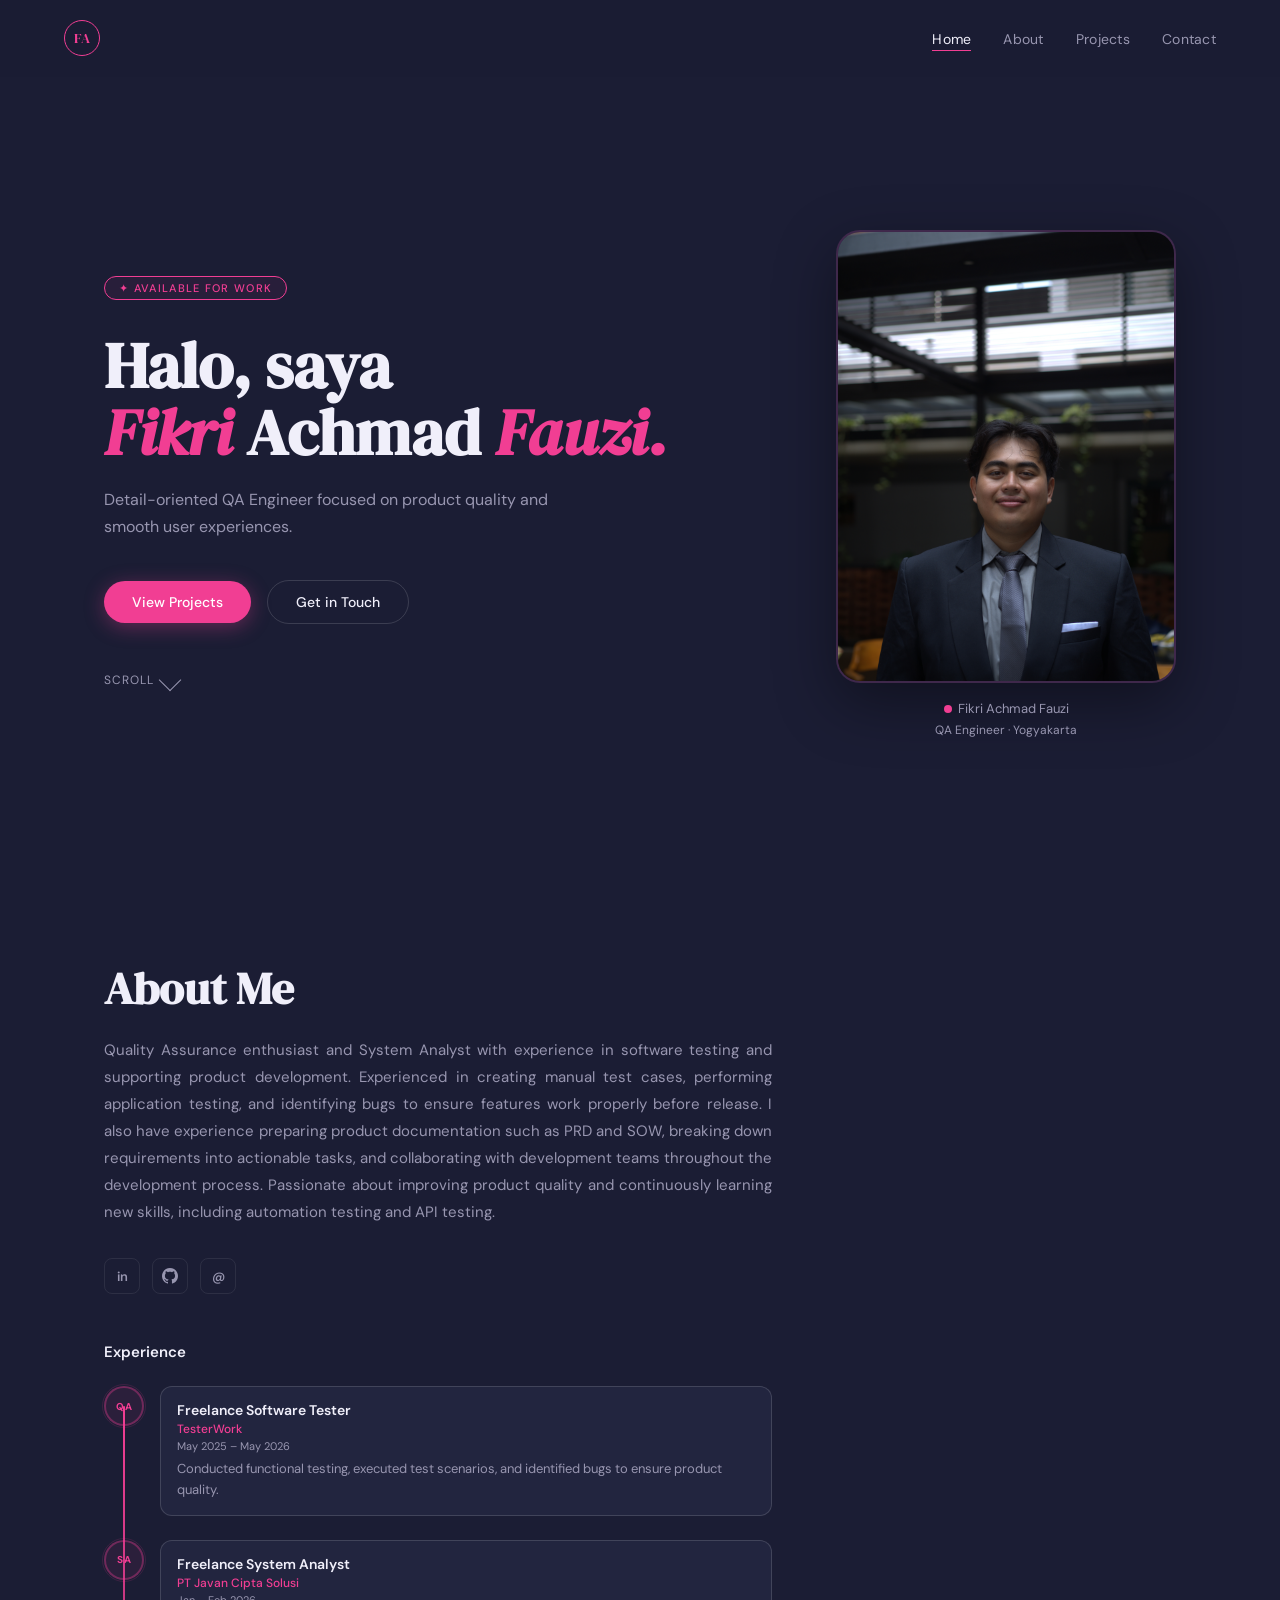
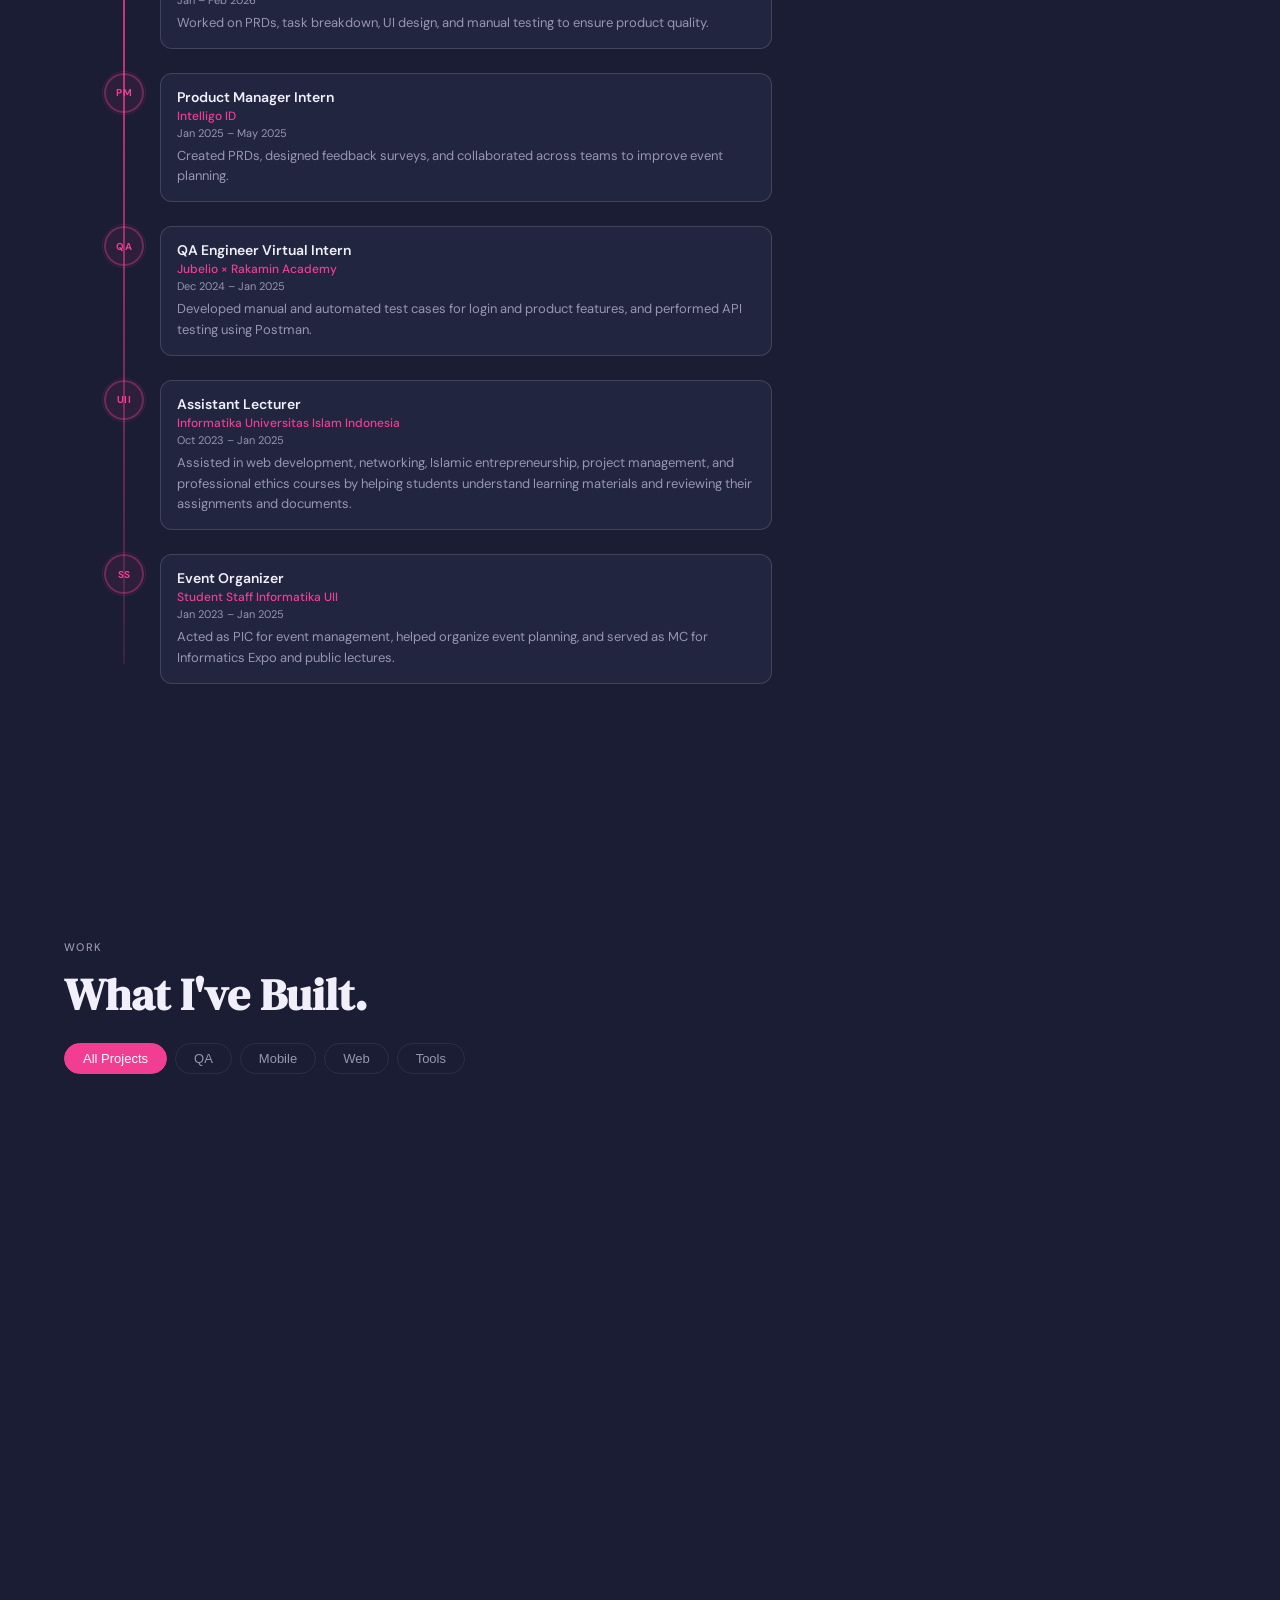
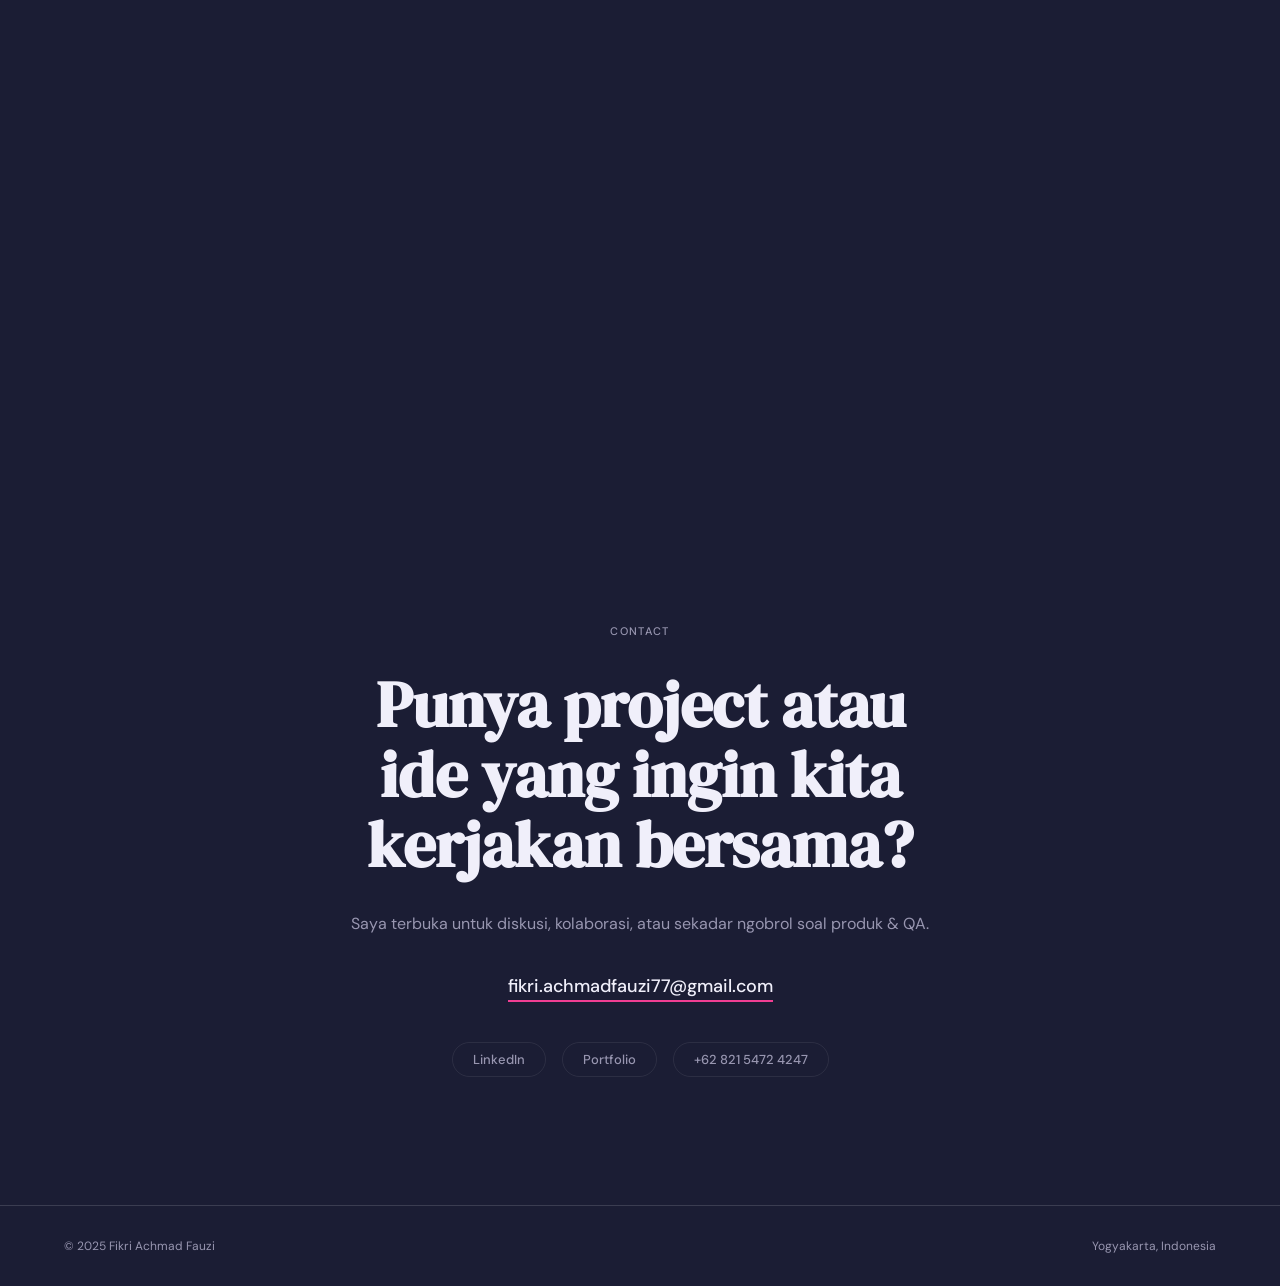
==== index.html @ 5f675e02 "fix structure Project" ====
<!DOCTYPE html>
<html lang="id">
<head>
<meta charset="UTF-8"/>
<meta name="viewport" content="width=device-width, initial-scale=1.0"/>
<title>Fikri Achmad Fauzi — Portfolio</title>
<link rel="preconnect" href="https://fonts.googleapis.com"/>
<link rel="preconnect" href="https://fonts.gstatic.com" crossorigin/>
<link href="https://fonts.googleapis.com/css2?family=DM+Serif+Display:ital@0;1&family=DM+Sans:wght@300;400;500;600&display=swap" rel="stylesheet"/>
<link rel="stylesheet" href="css/style.css"/>
</head>
<body>

<!-- NAV -->
<nav id="navbar">
  <a href="#home" class="nav-logo">FA</a>
  <ul class="nav-links">
    <li><a href="#home" class="active">Home</a></li>
    <li><a href="#about">About</a></li>
    <li><a href="#projects">Projects</a></li>
    <li><a href="#contact">Contact</a></li>
  </ul>
</nav>

<!-- MAIN WRAPPER -->
<div id="main-wrapper">
  <div id="main-content">

    <!-- 1. HOME -->
    <section id="home">
      <div class="reveal">
        <span class="home-tag">✦ Available for work</span>
        <h1 class="home-title">Halo, saya<br><em>Fikri</em> Achmad <em>Fauzi.</em></h1>
        <p class="home-sub">Detail-oriented QA Engineer focused on product quality and smooth user experiences.</p>
        <div>
          <a href="#projects" class="btn-primary">View Projects</a>
          <a href="#contact" class="btn-outline">Get in Touch</a>
        </div>
        <div class="home-scroll-hint" id="scrollHint">
          <span>scroll</span>
          <div class="scroll-arrow"></div>
        </div>
      </div>
    </section>

    <!-- 2. ABOUT -->
    <section id="about">
      <div class="about-left">
        <h2 class="section-title reveal">About Me</h2>
        <p class="about-bio reveal">Quality Assurance enthusiast and System Analyst with experience in software testing and supporting product development. Experienced in creating manual test cases, performing application testing, and identifying bugs to ensure features work properly before release. I also have experience preparing product documentation such as PRD and SOW, breaking down requirements into actionable tasks, and collaborating with development teams throughout the development process. Passionate about improving product quality and continuously learning new skills, including automation testing and API testing.</p>

        <div class="about-meta reveal">
          <div class="meta-row"></div>
        </div>

        <div class="social-links reveal">
          <a href="https://www.linkedin.com/in/fikri-achmad-fauzi" target="_blank" class="social-btn" title="LinkedIn">in</a>
          <a href="https://github.com/Fikriaz" target="_blank" class="social-btn" title="GitHub">
            <svg xmlns="http://www.w3.org/2000/svg" width="16" height="16" viewBox="0 0 24 24" fill="currentColor">
              <path d="M12 0C5.37 0 0 5.37 0 12c0 5.3 3.438 9.8 8.205 11.385.6.113.82-.258.82-.577 0-.285-.01-1.04-.015-2.04-3.338.724-4.042-1.61-4.042-1.61-.546-1.385-1.335-1.755-1.335-1.755-1.087-.744.084-.729.084-.729 1.205.084 1.838 1.236 1.838 1.236 1.07 1.835 2.809 1.305 3.495.998.108-.776.417-1.305.76-1.605-2.665-.3-5.466-1.332-5.466-5.93 0-1.31.465-2.38 1.235-3.22-.135-.303-.54-1.523.105-3.176 0 0 1.005-.322 3.3 1.23.96-.267 1.98-.399 3-.405 1.02.006 2.04.138 3 .405 2.28-1.552 3.285-1.23 3.285-1.23.645 1.653.24 2.873.12 3.176.765.84 1.23 1.91 1.23 3.22 0 4.61-2.805 5.625-5.475 5.92.42.36.81 1.096.81 2.22 0 1.606-.015 2.896-.015 3.286 0 .315.21.69.825.57C20.565 21.795 24 17.295 24 12c0-6.63-5.37-12-12-12"/>
            </svg>
          </a>
          <a href="mailto:fikri.achmadfauzi77@gmail.com" class="social-btn" title="Email">@</a>
        </div>

        <!-- EXPERIENCE TIMELINE -->
        <div class="exp-section">
          <p class="exp-title reveal">Experience</p>
          <div class="exp-timeline">

            <div class="exp-item reveal">
              <div class="exp-left">
                <div class="exp-dot-ring"><span class="exp-abbr">QA</span></div>
              </div>
              <div class="exp-card-body">
                <div class="exp-role">Freelance Software Tester</div>
                <div class="exp-company">TesterWork</div>
                <div class="exp-period">May 2025 – May 2026</div>
                <div class="exp-desc">Conducted functional testing, executed test scenarios, and identified bugs to ensure product quality.</div>
              </div>
            </div>

            <div class="exp-item reveal">
              <div class="exp-left">
                <div class="exp-dot-ring"><span class="exp-abbr">SA</span></div>
              </div>
              <div class="exp-card-body">
                <div class="exp-role">Freelance System Analyst</div>
                <div class="exp-company">PT Javan Cipta Solusi</div>
                <div class="exp-period">Jan – Feb 2026</div>
                <div class="exp-desc">Worked on PRDs, task breakdown, UI design, and manual testing to ensure product quality.</div>
              </div>
            </div>

            <div class="exp-item reveal">
              <div class="exp-left">
                <div class="exp-dot-ring"><span class="exp-abbr">PM</span></div>
              </div>
              <div class="exp-card-body">
                <div class="exp-role">Product Manager Intern</div>
                <div class="exp-company">Intelligo ID</div>
                <div class="exp-period">Jan 2025 – May 2025</div>
                <div class="exp-desc">Created PRDs, designed feedback surveys, and collaborated across teams to improve event planning.</div>
              </div>
            </div>

            <div class="exp-item reveal">
              <div class="exp-left">
                <div class="exp-dot-ring"><span class="exp-abbr">QA</span></div>
              </div>
              <div class="exp-card-body">
                <div class="exp-role">QA Engineer Virtual Intern</div>
                <div class="exp-company">Jubelio × Rakamin Academy</div>
                <div class="exp-period">Dec 2024 – Jan 2025</div>
                <div class="exp-desc">Developed manual and automated test cases for login and product features, and performed API testing using Postman.</div>
              </div>
            </div>

            <div class="exp-item reveal">
              <div class="exp-left">
                <div class="exp-dot-ring"><span class="exp-abbr">UII</span></div>
              </div>
              <div class="exp-card-body">
                <div class="exp-role">Assistant Lecturer</div>
                <div class="exp-company">Informatika Universitas Islam Indonesia</div>
                <div class="exp-period">Oct 2023 – Jan 2025</div>
                <div class="exp-desc">Assisted in web development, networking, Islamic entrepreneurship, project management, and professional ethics courses by helping students understand learning materials and reviewing their assignments and documents.</div>
              </div>
            </div>

            <div class="exp-item reveal">
              <div class="exp-left">
                <div class="exp-dot-ring"><span class="exp-abbr">SS</span></div>
              </div>
              <div class="exp-card-body">
                <div class="exp-role">Event Organizer</div>
                <div class="exp-company">Student Staff Informatika UII</div>
                <div class="exp-period">Jan 2023 – Jan 2025</div>
                <div class="exp-desc">Acted as PIC for event management, helped organize event planning, and served as MC for Informatics Expo and public lectures.</div>
              </div>
            </div>

          </div>
        </div>
      </div>
    </section>

  </div><!-- /main-content -->

  <!-- STICKY PHOTO COLUMN -->
  <div id="sticky-photo">
  
    <div class="sticky-frame" id="stickyFrame">
      <img src="images/image_profil.jpg" alt="Fikri"
           style="width:100%;height:100%;object-fit:cover;object-position:center top;">
    </div>
    <p class="sticky-caption" id="stickyCaption">
      <span class="sticky-dot"></span>Fikri Achmad Fauzi<br>
      <span style="color:var(--muted);font-size:12px">QA Engineer · Yogyakarta</span>
    </p>
  </div>

</div><!-- /main-wrapper -->

<!-- 3. PROJECTS -->
<section id="projects">
  <div class="projects-header">
    <p class="section-label reveal">Work</p>
    <h2 class="section-title reveal">What I've Built.</h2>
    <div class="filter-bar reveal">
      <button class="filter-btn active" data-filter="all">All Projects</button>
      <button class="filter-btn" data-filter="qa">QA</button>
      <button class="filter-btn" data-filter="mobile">Mobile</button>
      <button class="filter-btn" data-filter="web">Web</button>
      <button class="filter-btn" data-filter="tools">Tools</button>
    </div>
  </div>

  <div class="projects-grid" id="projects-grid"> 

    <div class="project-card reveal" data-cat="tools web qa" data-project="bpmn">
      <div class="project-thumb">🔧 Preview</div>
      <!-- 📸 Kalau pakai Cara 2: hapus "🔧 Preview", ganti dengan <img src="..."> -->
      <div class="project-info">
        <div class="project-tags">
          <span class="tag">Tools</span>
          <span class="tag">Web</span>
          <span class="tag">QA</span>
        </div>
        <div class="project-name">BPMN Generate Test Scenario</div>
        <div class="project-desc">A tool designed to help testers automatically generate test scenarios from BPMN diagram paths.</div>
        <button class="project-link" onclick="openDetail('bpmn')">View Details<span class="project-link-arrow">→</span></button>
      </div>
    </div>

    <div class="project-card reveal" data-cat="mobile" data-project="maliva" style="transition-delay:0.05s">
      <div class="project-thumb">📱 Preview</div>
      <!-- 📸 Kalau pakai Cara 2: hapus "📱 Preview", ganti dengan <img src="..."> -->
      <div class="project-info">
        <div class="project-tags"><span class="tag">Mobile</span><span class="tag">Android</span></div>
        <div class="project-name">MALIVA</div>
        <div class="project-desc">Aplikasi Android yang mengintegrasikan REST API dan model machine learning untuk pengalaman user yang seamless.</div>
        <button class="project-link" onclick="openDetail('maliva')">Lihat Detail<span class="project-link-arrow">→</span></button>
      </div>
    </div>

    <div class="project-card reveal" data-cat="qa" data-project="cypress" style="transition-delay:0.1s">
      <div class="project-thumb">🧪 Preview</div>
      <!-- 📸 Kalau pakai Cara 2: hapus "🧪 Preview", ganti dengan <img src="..."> -->
      <div class="project-info">
        <div class="project-tags"><span class="tag">QA</span><span class="tag">Cypress</span></div>
        <div class="project-name">Basic CRUD Cypress</div>
        <div class="project-desc">Automated end-to-end testing suite menggunakan Cypress untuk operasi CRUD pada web application.</div>
        <button class="project-link" onclick="openDetail('cypress')">Lihat Detail<span class="project-link-arrow">→</span></button>
      </div>
    </div>

    <div class="project-card reveal" data-cat="qa" data-project="jubelio">
      <div class="project-thumb">🛒 Preview</div>
      <!-- 📸 Kalau pakai Cara 2: hapus "🛒 Preview", ganti dengan <img src="..."> -->
      <div class="project-info">
        <div class="project-tags"><span class="tag">QA</span><span class="tag">Postman</span></div>
        <div class="project-name">Jubelio QA Testing</div>
        <div class="project-desc">Manual test cases dan API testing untuk platform e-commerce Jubelio; mencakup login flow dan product management.</div>
        <button class="project-link" onclick="openDetail('jubelio')">Lihat Detail<span class="project-link-arrow">→</span></button>
      </div>
    </div>

    <div class="project-card reveal" data-cat="web" data-project="bangkit" style="transition-delay:0.05s">
      <div class="project-thumb">🌐 Preview</div>
      <!-- 📸 Kalau pakai Cara 2: hapus "🌐 Preview", ganti dengan <img src="..."> -->
      <div class="project-info">
        <div class="project-tags"><span class="tag">Web</span><span class="tag">ML</span></div>
        <div class="project-name">Bangkit Capstone Project</div>
        <div class="project-desc">Pengembangan UI dan integrasi API & machine learning model dalam platform Bangkit Academy 2024.</div>
        <button class="project-link" onclick="openDetail('bangkit')">Lihat Detail<span class="project-link-arrow">→</span></button>
      </div>
    </div>

    <div class="project-card reveal" data-cat="tools" data-project="prd" style="transition-delay:0.1s">
      <div class="project-thumb">📋 Preview</div>
      <!-- 📸 Kalau pakai Cara 2: hapus "📋 Preview", ganti dengan <img src="..."> -->
      <div class="project-info">
        <div class="project-tags"><span class="tag">PM</span><span class="tag">Docs</span></div>
        <div class="project-name">PRD & System Analysis</div>
        <div class="project-desc">Penyusunan Product Requirement Documents lengkap beserta breakdown task dan desain alur sistem untuk klien.</div>
        <button class="project-link" onclick="openDetail('prd')">Lihat Detail<span class="project-link-arrow">→</span></button>
      </div>
    </div>

  </div>
</section>

<!-- PROJECT DETAIL OVERLAY -->
<div id="detail-overlay">
  <div class="detail-panel">
    <button class="detail-back" onclick="closeDetail()">← Kembali ke Projects</button>
    <div class="detail-grid">
      <div class="detail-images">
        <!--
          📸 Gambar besar & thumbnail di panel detail diatur otomatis
          lewat fungsi openDetail() di script.js.
          Kamu cukup isi field `images` di data project di script.js.
        -->
        <div class="detail-img" id="detail-main-img">Preview Utama</div>
        <div class="detail-thumbs">
          <div class="detail-thumb">Screen 1</div>
          <div class="detail-thumb">Screen 2</div>
          <div class="detail-thumb">Screen 3</div>
        </div>
      </div>
      <div class="detail-right">
        <h2 class="detail-title" id="detail-title">Project Title</h2>

        <div class="detail-block">
          <div class="detail-block-header">
            <span class="detail-icon">❗</span>
            <span class="detail-block-title">Masalah</span>
          </div>
          <p class="detail-block-text" id="detail-problem">—</p>
        </div>

        <div class="detail-block">
          <div class="detail-block-header">
            <span class="detail-icon">💡</span>
            <span class="detail-block-title">Solusi</span>
          </div>
          <p class="detail-block-text" id="detail-solution">—</p>
        </div>

        <div class="detail-block">
          <div class="detail-block-header">
            <span class="detail-icon">👤</span>
            <span class="detail-block-title">Apa yang Saya Lakukan</span>
          </div>
          <p class="detail-block-text" id="detail-role">—</p>
        </div>

        <div class="detail-block">
          <div class="detail-block-header">
            <span class="detail-icon">📈</span>
            <span class="detail-block-title">Impact</span>
          </div>
          <p class="detail-block-text" id="detail-impact">—</p>
        </div>

        <div class="detail-stack">
          <div class="stack-label">Tech Stack</div>
          <div class="stack-tags" id="detail-stack"></div>
        </div>
      </div>
    </div>
  </div>
</div>

<!-- 4. CONTACT -->
<section id="contact">
  <p class="section-label reveal">Contact</p>
  <h2 class="contact-big reveal">Punya project atau ide yang ingin kita kerjakan bersama?</h2>
  <p class="contact-sub reveal">Saya terbuka untuk diskusi, kolaborasi, atau sekadar ngobrol soal produk & QA.</p>
  <a href="mailto:fikri.achmadfauzi77@gmail.com" class="contact-email reveal">fikri.achmadfauzi77@gmail.com</a>
  <div class="contact-socials reveal">
    <a href="https://www.linkedin.com/in/fikri-achmad-fauzi" target="_blank" class="contact-social">LinkedIn</a>
    <a href="https://s.id/Project-Portfolio" target="_blank" class="contact-social">Portfolio</a>
    <a href="tel:+6282154724247" class="contact-social">+62 821 5472 4247</a>
  </div>
</section>

<footer>
  <span>© 2025 Fikri Achmad Fauzi</span>
  <span>Yogyakarta, Indonesia</span>
</footer>

<!-- Script diletakkan di akhir body agar DOM sudah siap -->
<script src="js/script.js"></script>
</body>
</html>
---- css/style.css ----
/* ============================================================
   style.css — Fikri Achmad Fauzi Portfolio
   ============================================================ */

*,
*::before,
*::after {
  box-sizing: border-box;
  margin: 0;
  padding: 0;
}
:root {
  --bg: #1b1d34;
  --bg2: #22253f;
  --bg3: #2a2e4a;
  --primary: #1b1d34;
  --pink: #f13e93;
  --text: #f0effa;
  --muted: #9896b0;
  --accent: #f13e93;
  --border: rgba(255, 255, 255, 0.08);
  --border2: rgba(255, 255, 255, 0.14);
  --tag-bg: rgba(255, 255, 255, 0.06);
  --tag-text: #c4c2de;
  --serif: "DM Serif Display", serif;
  --sans: "DM Sans", sans-serif;
}
html {
  scroll-behavior: smooth;
  font-size: 16px;
}
body {
  font-family: var(--sans);
  background: var(--bg);
  color: var(--text);
  overflow-x: hidden;
}

/* ── NAV ── */
nav {
  position: fixed;
  top: 0;
  left: 0;
  right: 0;
  z-index: 100;
  display: flex;
  align-items: center;
  justify-content: space-between;
  padding: 1.25rem 4rem;
  background: rgba(27, 29, 52, 0.92);
  backdrop-filter: blur(12px);
  border-bottom: 1px solid transparent;
  transition: border-color 0.3s;
}
nav.scrolled {
  border-color: var(--border);
}
.nav-logo {
  width: 36px;
  height: 36px;
  border-radius: 50%;
  border: 1.5px solid var(--pink);
  display: flex;
  align-items: center;
  justify-content: center;
  font-family: var(--serif);
  font-size: 14px;
  color: var(--pink);
  text-decoration: none;
}
.nav-links {
  display: flex;
  gap: 2rem;
  list-style: none;
}
.nav-links a {
  font-size: 14px;
  font-weight: 400;
  color: var(--muted);
  text-decoration: none;
  letter-spacing: 0.02em;
  transition: color 0.2s;
  position: relative;
}
.nav-links a::after {
  content: "";
  position: absolute;
  bottom: -3px;
  left: 0;
  right: 0;
  height: 1px;
  background: var(--pink);
  transform: scaleX(0);
  transform-origin: left;
  transition: transform 0.2s;
}
.nav-links a:hover,
.nav-links a.active {
  color: var(--text);
}
.nav-links a:hover::after,
.nav-links a.active::after {
  transform: scaleX(1);
}

/* ── SECTIONS ── */
section {
  min-height: 100vh;
  display: flex;
  flex-direction: column;
  justify-content: center;
}

/* ── MAIN LAYOUT WRAPPER ── */
#main-wrapper {
  display: grid;
  grid-template-columns: 1fr 340px;
  gap: 4rem;
  align-items: start;
  padding: 0 4rem;
  max-width: 1200px;
  margin: 0 auto;
  width: 100%;
}
#main-content {
  display: flex;
  flex-direction: column;
}

/* ── STICKY PHOTO ── */
#sticky-photo {
  position: sticky;
  top: 90px;
  height: calc(100vh - 110px);
  display: flex;
  flex-direction: column;
  align-items: center;
  justify-content: center;
  gap: 16px;
}
.sticky-frame {
  width: 100%;
  aspect-ratio: 3/4;
  background: var(--bg2);
  border: 2px solid var(--border2);
  border-radius: 24px;
  display: flex;
  align-items: center;
  justify-content: center;
  font-family: var(--serif);
  font-size: 60px;
  color: rgba(255, 255, 255, 0.12);
  overflow: hidden;
  box-shadow: 0 20px 60px rgba(0, 0, 0, 0.4);
  transition:
    border-color 0.4s,
    border-radius 0s;
  will-change: border-radius, width, aspect-ratio;
}
.sticky-caption {
  font-size: 13px;
  color: var(--muted);
  text-align: center;
  line-height: 1.6;
  transition: opacity 0.4s;
}
.sticky-dot {
  width: 8px;
  height: 8px;
  border-radius: 50%;
  background: var(--pink);
  display: inline-block;
  margin-right: 6px;
  animation: pulse 2s infinite;
}
@keyframes pulse {
  0%,
  100% {
    opacity: 1;
    transform: scale(1);
  }
  50% {
    opacity: 0.5;
    transform: scale(0.7);
  }
}

/* ── HOME ── */
#home {
  padding: 8rem 0 4rem;
  min-height: 100vh;
  display: flex;
  flex-direction: column;
  justify-content: center;
}
.home-tag {
  display: inline-block;
  font-size: 11px;
  letter-spacing: 0.12em;
  font-weight: 500;
  color: var(--pink);
  text-transform: uppercase;
  border: 1px solid var(--pink);
  border-radius: 100px;
  padding: 4px 14px;
  margin-bottom: 2rem;
  background: rgba(241, 62, 147, 0.06);
}
.home-title {
  font-family: var(--serif);
  font-size: clamp(3rem, 5vw, 4.5rem);
  line-height: 1.05;
  color: var(--text);
  margin-bottom: 1.25rem;
}
.home-title em {
  font-style: italic;
  color: var(--pink);
}
.home-sub {
  font-size: 16px;
  line-height: 1.7;
  color: var(--muted);
  max-width: 480px;
  margin-bottom: 2.5rem;
}
.btn-primary {
  display: inline-block;
  background: var(--pink);
  color: #fff;
  font-family: var(--sans);
  font-size: 14px;
  font-weight: 500;
  padding: 12px 28px;
  border-radius: 100px;
  text-decoration: none;
  border: none;
  cursor: pointer;
  transition:
    background 0.2s,
    transform 0.15s,
    box-shadow 0.2s;
  box-shadow: 0 4px 20px rgba(241, 62, 147, 0.35);
}
.btn-primary:hover {
  background: #ff5aa3;
  transform: translateY(-1px);
  box-shadow: 0 6px 28px rgba(241, 62, 147, 0.5);
}
.btn-outline {
  display: inline-block;
  background: transparent;
  color: var(--text);
  font-family: var(--sans);
  font-size: 14px;
  font-weight: 500;
  padding: 12px 28px;
  border-radius: 100px;
  border: 1.5px solid var(--border2);
  text-decoration: none;
  cursor: pointer;
  margin-left: 12px;
  transition:
    border-color 0.2s,
    color 0.2s,
    transform 0.15s;
}
.btn-outline:hover {
  border-color: var(--pink);
  color: var(--pink);
  transform: translateY(-1px);
}

/* scroll hint */
.home-scroll-hint {
  display: flex;
  align-items: center;
  gap: 8px;
  margin-top: 3rem;
  color: var(--muted);
  font-size: 12px;
  letter-spacing: 0.08em;
  text-transform: uppercase;
  animation: bounce 2s infinite;
  transition:
    opacity 0.5s,
    transform 0.5s;
}
.home-scroll-hint.hidden {
  opacity: 0;
  transform: translateY(10px);
  pointer-events: none;
}
.scroll-arrow {
  width: 16px;
  height: 16px;
  border-right: 1.5px solid var(--muted);
  border-bottom: 1.5px solid var(--muted);
  transform: rotate(45deg);
}
@keyframes bounce {
  0%,
  100% {
    transform: translateY(0);
  }
  50% {
    transform: translateY(5px);
  }
}

/* ── ABOUT ── */
#about {
  padding: 4rem 0 8rem;
  min-height: 100vh;
  display: flex;
  flex-direction: column;
  justify-content: center;
}
.section-label {
  font-size: 11px;
  letter-spacing: 0.12em;
  font-weight: 500;
  color: var(--muted);
  text-transform: uppercase;
  margin-bottom: 1rem;
}
.section-title {
  font-family: var(--serif);
  font-size: clamp(2rem, 3.5vw, 2.8rem);
  line-height: 1.1;
  margin-bottom: 1.5rem;
}
.about-bio {
  font-size: 15px;
  line-height: 1.8;
  color: var(--muted);
  margin-bottom: 2rem;
  text-align: justify;
  hyphens: auto;
}
.meta-row {
  display: flex;
  align-items: center;
  gap: 12px;
  font-size: 14px;
}
.meta-icon {
  font-size: 16px;
  width: 20px;
  text-align: center;
  color: var(--muted);
}
.meta-label {
  color: var(--muted);
  min-width: 100px;
}
.meta-val {
  color: var(--text);
  font-weight: 500;
}
.social-links {
  display: flex;
  gap: 12px;
  margin-bottom: 2.5rem;
}
.social-btn {
  width: 36px;
  height: 36px;
  border-radius: 8px;
  border: 1.5px solid var(--border);
  display: flex;
  align-items: center;
  justify-content: center;
  color: var(--muted);
  font-size: 13px;
  font-weight: 600;
  text-decoration: none;
  transition: all 0.2s;
}
.social-btn:hover {
  border-color: var(--pink);
  color: var(--pink);
}

/* ── EXPERIENCE TIMELINE ── */
.exp-section {
  margin-top: 3rem;
}
.exp-title {
  font-size: 15px;
  font-weight: 600;
  margin-bottom: 1.5rem;
  color: var(--text);
}
.exp-timeline {
  display: flex;
  flex-direction: column;
  position: relative;
  padding-left: 0;
}
.exp-timeline::before {
  content: "";
  position: absolute;
  left: 19px;
  top: 20px;
  bottom: 20px;
  width: 2px;
  background: linear-gradient(
    to bottom,
    var(--pink) 0%,
    rgba(241, 62, 147, 0.15) 100%
  );
  border-radius: 2px;
}
.exp-item {
  display: flex;
  gap: 16px;
  align-items: flex-start;
  position: relative;
  padding-bottom: 24px;
}
.exp-item:last-child {
  padding-bottom: 0;
}
.exp-left {
  display: flex;
  flex-direction: column;
  align-items: center;
  flex-shrink: 0;
  z-index: 1;
}
.exp-dot-ring {
  width: 40px;
  height: 40px;
  border-radius: 50%;
  background: rgba(241, 62, 147, 0.08);
  border: 2px solid rgba(241, 62, 147, 0.35);
  display: flex;
  align-items: center;
  justify-content: center;
  position: relative;
}
.exp-dot-ring::before {
  content: "";
  position: absolute;
  inset: -4px;
  border-radius: 50%;
  border: 1.5px solid rgba(241, 62, 147, 0.15);
}
.exp-abbr {
  font-size: 10px;
  font-weight: 700;
  color: var(--pink);
  letter-spacing: 0.05em;
}
.exp-card-body {
  background: var(--bg2);
  border: 1px solid var(--border2);
  border-radius: 12px;
  padding: 14px 16px;
  flex: 1;
  transition:
    border-color 0.2s,
    transform 0.2s;
}
.exp-card-body:hover {
  border-color: rgba(241, 62, 147, 0.4);
  transform: translateX(3px);
}
.exp-role {
  font-size: 14px;
  font-weight: 600;
  color: var(--text);
  margin-bottom: 2px;
}
.exp-company {
  font-size: 12px;
  color: var(--pink);
  font-weight: 500;
  margin-bottom: 2px;
}
.exp-period {
  font-size: 11px;
  color: var(--muted);
  margin-bottom: 6px;
  display: flex;
  align-items: center;
  gap: 4px;
}
.exp-desc {
  font-size: 13px;
  line-height: 1.6;
  color: var(--muted);
}

/* ── PROJECTS ── */
#projects {
  padding: 8rem 4rem;
  min-height: 100vh;
}
.projects-header {
  margin-bottom: 3rem;
}
.filter-bar {
  display: flex;
  gap: 8px;
  flex-wrap: wrap;
  margin-top: 1.5rem;
}
.filter-btn {
  font-size: 13px;
  font-weight: 500;
  padding: 7px 18px;
  border-radius: 100px;
  border: 1.5px solid var(--border);
  background: transparent;
  color: var(--muted);
  cursor: pointer;
  transition: all 0.2s;
}
.filter-btn:hover,
.filter-btn.active {
  background: var(--pink);
  color: #fff;
  border-color: var(--pink);
}
.projects-grid {
  display: grid;
  grid-template-columns: repeat(3, 1fr);
  gap: 20px;
}
.project-card {
  background: var(--bg2);
  border: 1px solid var(--border2);
  border-radius: 16px;
  overflow: hidden;
  cursor: pointer;
  transition:
    transform 0.2s,
    border-color 0.2s,
    box-shadow 0.2s;
}
.project-card:hover {
  transform: translateY(-4px);
  border-color: var(--pink);
  box-shadow: 0 8px 30px rgba(241, 62, 147, 0.12);
}

/*
  =====================================================================
  📸 FOTO PROJECT — PROJECT THUMBNAIL
  =====================================================================
  Setiap .project-thumb adalah area gambar preview project.
  Ganti konten emoji/teks dengan tag <img> di HTML, contoh:
    <div class="project-thumb">
      <img src="images/projects/nama-project.jpg" alt="Nama Project">
    </div>
  Ukuran: aspect-ratio 16:10, disarankan minimal 800×500px.
  =====================================================================
*/
.project-thumb {
  width: 100%;
  aspect-ratio: 16/10;
  background: var(--bg3);
  display: flex;
  align-items: center;
  justify-content: center;
  font-size: 11px;
  color: var(--muted);
  letter-spacing: 0.08em;
  text-transform: uppercase;
  border-bottom: 1px solid var(--border);
  overflow: hidden;
}
/* Supaya foto mengisi penuh jika pakai <img> di dalam .project-thumb */
.project-thumb img {
  width: 100%;
  height: 100%;
  object-fit: cover;
  object-position: center;
}

.project-info {
  padding: 16px;
}
.project-tags {
  display: flex;
  gap: 6px;
  margin-bottom: 8px;
  flex-wrap: wrap;
}
.tag {
  font-size: 10px;
  font-weight: 500;
  letter-spacing: 0.06em;
  text-transform: uppercase;
  background: var(--tag-bg);
  color: var(--tag-text);
  padding: 3px 10px;
  border-radius: 100px;
}
.project-name {
  font-size: 15px;
  font-weight: 600;
  color: var(--text);
  margin-bottom: 4px;
}
.project-desc {
  font-size: 13px;
  line-height: 1.6;
  color: var(--muted);
  margin-bottom: 14px;
}
.project-link {
  font-size: 13px;
  font-weight: 500;
  color: var(--pink);
  display: inline-flex;
  align-items: center;
  gap: 6px;
  text-decoration: none;
  background: none;
  border: none;
  cursor: pointer;
  font-family: var(--sans);
  padding: 0;
}
.project-link-arrow {
  display: inline-block;
  transition: transform 0.2s;
  margin-left: 4px;
}
.project-card:hover .project-link-arrow {
  transform: translateX(4px);
}

/* ── PROJECT DETAIL OVERLAY ── */
#detail-overlay {
  display: none;
  position: fixed;
  inset: 0;
  z-index: 200;
  background: rgba(10, 10, 20, 0.75);
  backdrop-filter: blur(8px);
  align-items: flex-end;
  justify-content: center;
  padding: 0;
}
#detail-overlay.open {
  display: flex;
}
.detail-panel {
  background: var(--bg2);
  width: 100%;
  max-height: 90vh;
  border-radius: 24px 24px 0 0;
  border-top: 1px solid var(--border2);
  overflow-y: auto;
  padding: 3rem 4rem;
  animation: slideUp 0.35s cubic-bezier(0.16, 1, 0.3, 1);
}
@keyframes slideUp {
  from {
    transform: translateY(100%);
  }
  to {
    transform: translateY(0);
  }
}
.detail-back {
  display: inline-flex;
  align-items: center;
  gap: 6px;
  font-size: 14px;
  color: var(--muted);
  cursor: pointer;
  background: none;
  border: none;
  font-family: var(--sans);
  margin-bottom: 2rem;
  transition: color 0.2s;
}
.detail-back:hover {
  color: var(--text);
}
.detail-grid {
  display: grid;
  grid-template-columns: 1fr 1fr;
  gap: 4rem;
  align-items: start;
}
.detail-images {
  display: flex;
  flex-direction: column;
  gap: 12px;
}

/*
  =====================================================================
  📸 FOTO PROJECT — DETAIL OVERLAY (gambar besar + thumbnail)
  =====================================================================
  .detail-img  = gambar utama di panel detail (rasio 16:10)
  .detail-thumb = 3 thumbnail kecil di bawah gambar utama

  Cara pakai: isi kontennya via JavaScript di script.js,
  di fungsi openDetail() — lihat bagian "detail-main-img" dan
  "detail-thumbs" di script.js, tambahkan src gambar di data project.
  =====================================================================
*/
.detail-img {
  width: 100%;
  aspect-ratio: 16/10;
  background: var(--bg3);
  border: 1px solid var(--border2);
  border-radius: 12px;
  display: flex;
  align-items: center;
  justify-content: center;
  font-size: 11px;
  color: var(--muted);
  letter-spacing: 0.06em;
  text-transform: uppercase;
  overflow: hidden;
}
.detail-img img {
  width: 100%;
  height: 100%;
  object-fit: cover;
}
.detail-thumbs {
  display: grid;
  grid-template-columns: repeat(3, 1fr);
  gap: 8px;
}
.detail-thumb {
  aspect-ratio: 16/10;
  background: var(--bg3);
  border: 1px solid var(--border2);
  border-radius: 8px;
  display: flex;
  align-items: center;
  justify-content: center;
  font-size: 10px;
  color: var(--muted);
  cursor: pointer;
  overflow: hidden;
}
.detail-thumb img {
  width: 100%;
  height: 100%;
  object-fit: cover;
}

.detail-title {
  font-family: var(--serif);
  font-size: 2rem;
  margin-bottom: 2rem;
  color: var(--text);
}
.detail-block {
  margin-bottom: 1.5rem;
}
.detail-block-header {
  display: flex;
  align-items: center;
  gap: 10px;
  margin-bottom: 6px;
}
.detail-icon {
  font-size: 20px;
}
.detail-block-title {
  font-size: 14px;
  font-weight: 600;
  color: var(--text);
}
.detail-block-text {
  font-size: 14px;
  line-height: 1.7;
  color: var(--muted);
  padding-left: 30px;
}
.detail-stack {
  margin-top: 2rem;
  padding-top: 1.5rem;
  border-top: 1px solid var(--border2);
}
.stack-label {
  font-size: 12px;
  font-weight: 500;
  letter-spacing: 0.08em;
  text-transform: uppercase;
  color: var(--muted);
  margin-bottom: 10px;
}
.stack-tags {
  display: flex;
  gap: 8px;
  flex-wrap: wrap;
}
.stack-tag {
  font-size: 12px;
  font-weight: 500;
  background: var(--bg3);
  color: var(--tag-text);
  border: 1px solid var(--border2);
  border-radius: 8px;
  padding: 5px 14px;
}

/* ── CONTACT ── */
#contact {
  padding: 8rem 4rem;
  min-height: 60vh;
  display: flex;
  flex-direction: column;
  justify-content: center;
  align-items: center;
  text-align: center;
}
.contact-big {
  font-family: var(--serif);
  font-size: clamp(2.5rem, 5vw, 4rem);
  line-height: 1.1;
  max-width: 560px;
  margin: 1rem auto 2rem;
}
.contact-sub {
  font-size: 16px;
  color: var(--muted);
  margin-bottom: 2.5rem;
}
.contact-email {
  display: inline-block;
  font-size: 18px;
  font-weight: 500;
  color: var(--text);
  border-bottom: 2px solid var(--pink);
  padding-bottom: 2px;
  text-decoration: none;
  margin-bottom: 2.5rem;
  transition: color 0.2s;
}
.contact-email:hover {
  color: var(--pink);
}
.contact-socials {
  display: flex;
  gap: 16px;
  justify-content: center;
}
.contact-social {
  font-size: 13px;
  font-weight: 500;
  color: var(--muted);
  text-decoration: none;
  border: 1.5px solid var(--border);
  border-radius: 100px;
  padding: 8px 20px;
  transition: all 0.2s;
}
.contact-social:hover {
  border-color: var(--pink);
  color: var(--pink);
}

/* ── FOOTER ── */
footer {
  padding: 2rem 4rem;
  border-top: 1px solid var(--border2);
  display: flex;
  align-items: center;
  justify-content: space-between;
  font-size: 12px;
  color: var(--muted);
}

/* ── SCROLL ANIMATIONS ── */
.reveal {
  opacity: 0;
  transform: translateY(28px);
  transition:
    opacity 0.6s ease,
    transform 0.6s ease;
}
.reveal.visible {
  opacity: 1;
  transform: translateY(0);
}

/* ── RESPONSIVE ── */
@media (max-width: 900px) {
  nav {
    padding: 1rem 1.5rem;
  }
  #main-wrapper {
    grid-template-columns: 1fr;
    padding: 0 1.5rem;
  }
  #sticky-photo {
    display: none;
  }
  #home {
    padding: 7rem 0 3rem;
  }
  #about {
    padding: 3rem 0 5rem;
  }
  #projects {
    padding: 5rem 1.5rem;
  }
  .projects-grid {
    grid-template-columns: repeat(2, 1fr);
  }
  #contact {
    padding: 5rem 1.5rem;
  }
  footer {
    flex-direction: column;
    gap: 8px;
    text-align: center;
  }
  .detail-grid {
    grid-template-columns: 1fr;
  }
  .detail-panel {
    padding: 2rem 1.5rem;
  }
}
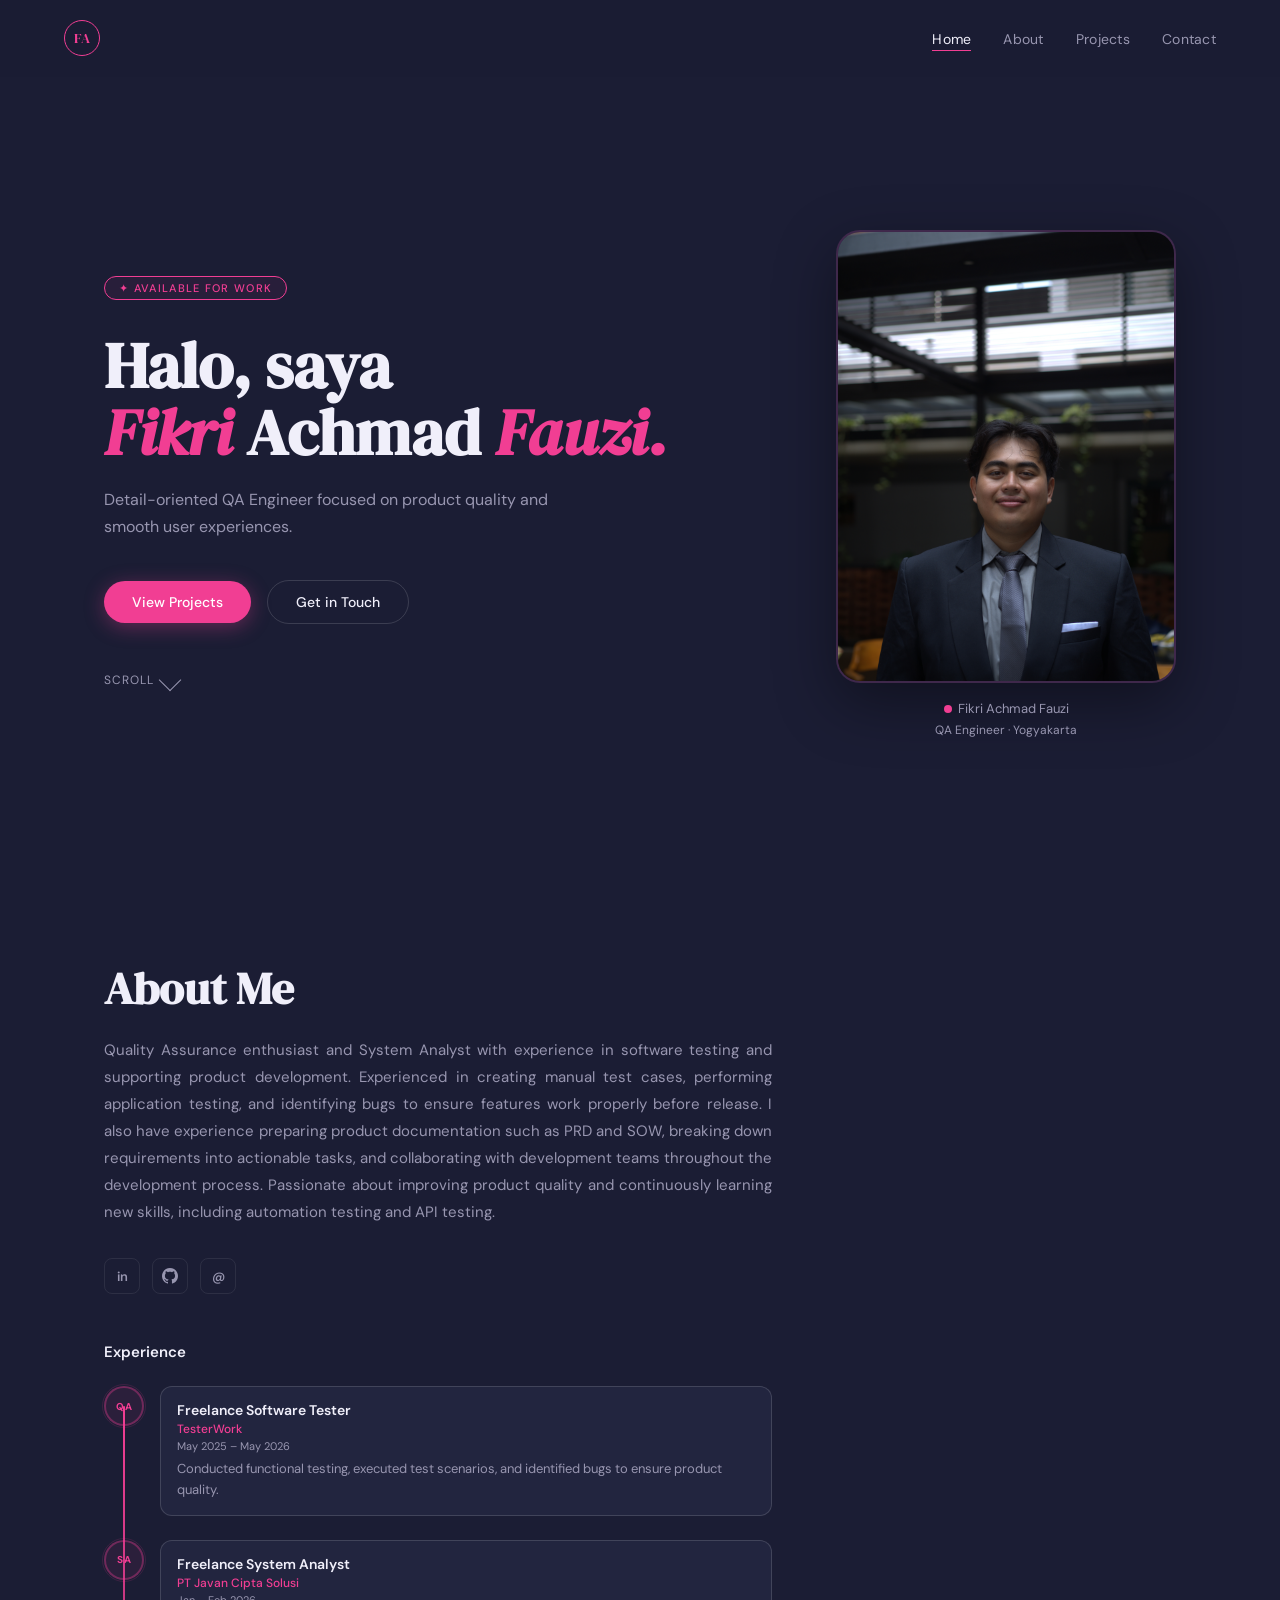
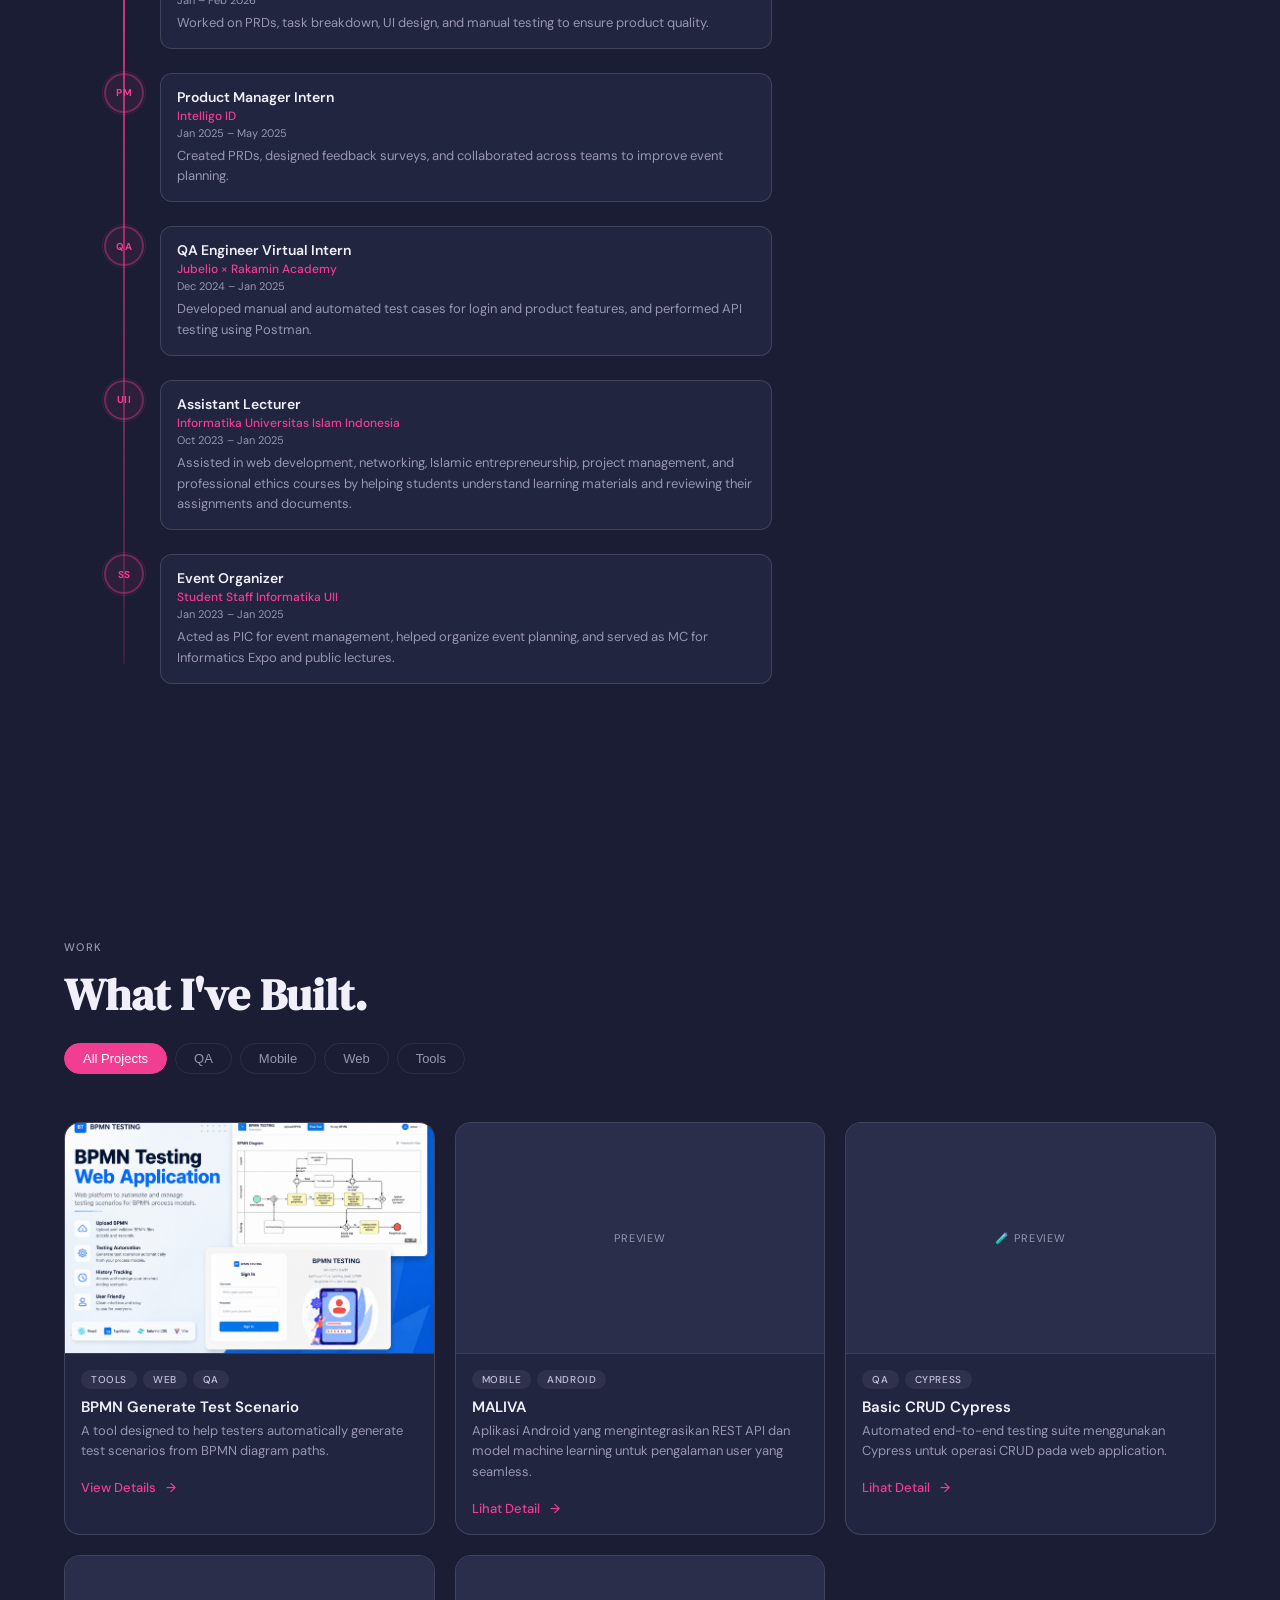
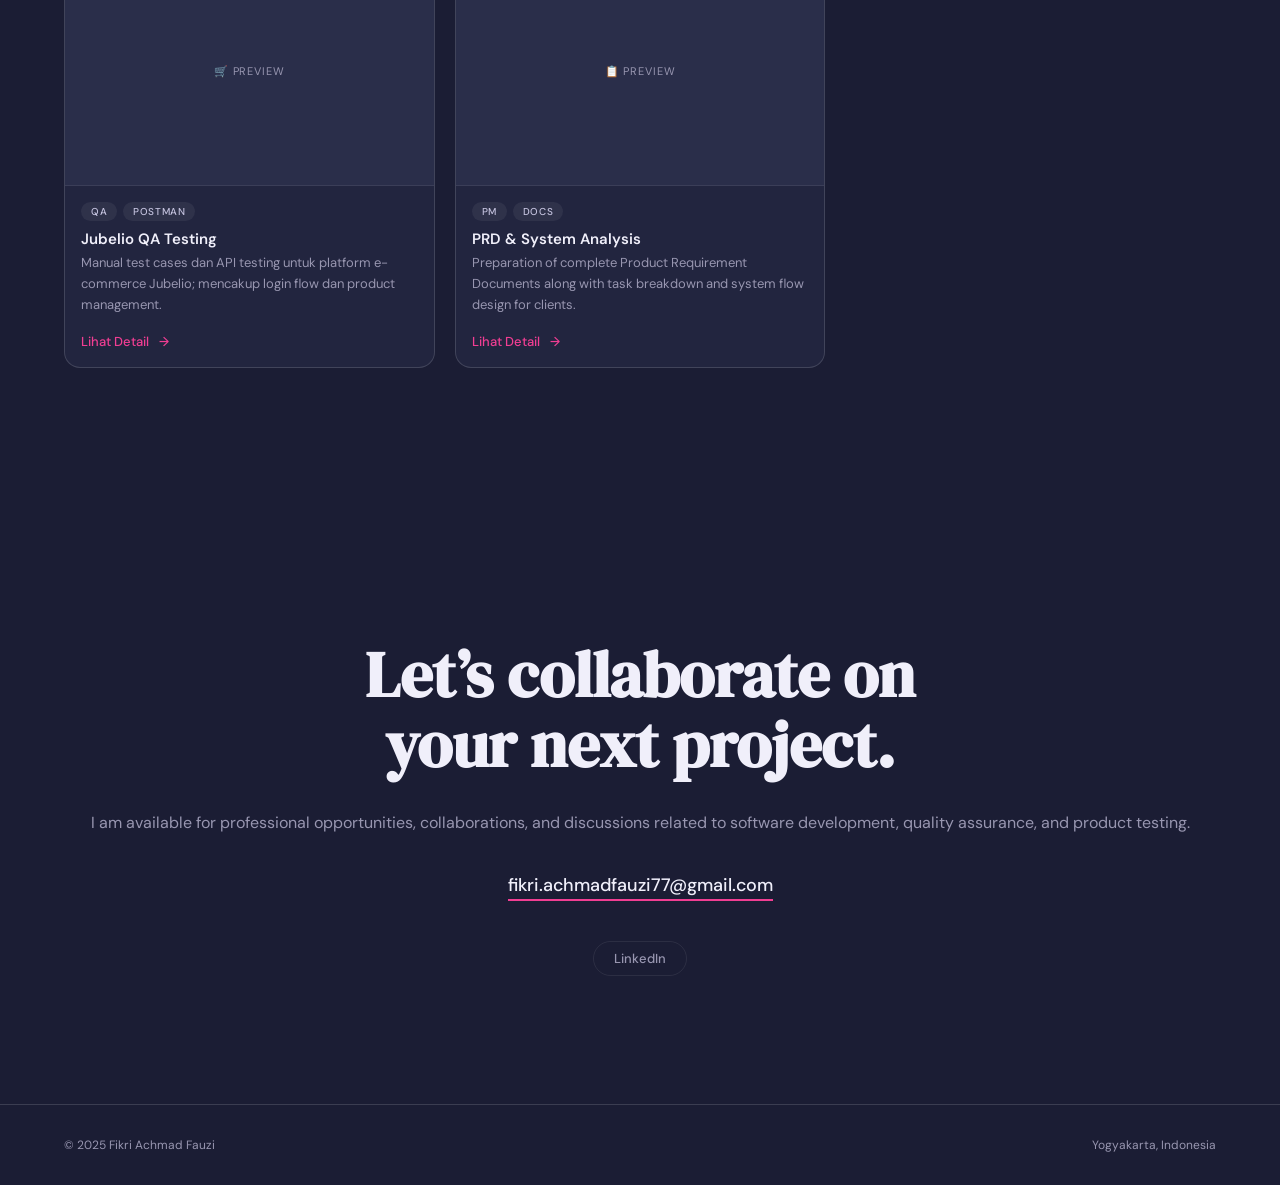
==== commit 29b9e6e8: "add project BPMN generator" ====
--- a/index.html
+++ b/index.html
@@ -194,7 +194,7 @@
     </div>
 
     <div class="project-card reveal" data-cat="mobile" data-project="maliva" style="transition-delay:0.05s">
-      <div class="project-thumb">📱 Preview</div>
+      <div class="project-thumb">Preview</div>
       <!-- 📸 Kalau pakai Cara 2: hapus "📱 Preview", ganti dengan <img src="..."> -->
       <div class="project-info">
         <div class="project-tags"><span class="tag">Mobile</span><span class="tag">Android</span></div>
@@ -226,16 +226,6 @@
       </div>
     </div>
 
-    <div class="project-card reveal" data-cat="web" data-project="bangkit" style="transition-delay:0.05s">
-      <div class="project-thumb">🌐 Preview</div>
-      <!-- 📸 Kalau pakai Cara 2: hapus "🌐 Preview", ganti dengan <img src="..."> -->
-      <div class="project-info">
-        <div class="project-tags"><span class="tag">Web</span><span class="tag">ML</span></div>
-        <div class="project-name">Bangkit Capstone Project</div>
-        <div class="project-desc">Pengembangan UI dan integrasi API & machine learning model dalam platform Bangkit Academy 2024.</div>
-        <button class="project-link" onclick="openDetail('bangkit')">Lihat Detail<span class="project-link-arrow">→</span></button>
-      </div>
-    </div>
 
     <div class="project-card reveal" data-cat="tools" data-project="prd" style="transition-delay:0.1s">
       <div class="project-thumb">📋 Preview</div>
@@ -243,7 +233,7 @@
       <div class="project-info">
         <div class="project-tags"><span class="tag">PM</span><span class="tag">Docs</span></div>
         <div class="project-name">PRD & System Analysis</div>
-        <div class="project-desc">Penyusunan Product Requirement Documents lengkap beserta breakdown task dan desain alur sistem untuk klien.</div>
+        <div class="project-desc">Preparation of complete Product Requirement Documents along with task breakdown and system flow design for clients.</div>
         <button class="project-link" onclick="openDetail('prd')">Lihat Detail<span class="project-link-arrow">→</span></button>
       </div>
     </div>
@@ -254,15 +244,11 @@
 <!-- PROJECT DETAIL OVERLAY -->
 <div id="detail-overlay">
   <div class="detail-panel">
-    <button class="detail-back" onclick="closeDetail()">← Kembali ke Projects</button>
+    <button class="detail-back" onclick="closeDetail()">← Back to Projects</button>
     <div class="detail-grid">
       <div class="detail-images">
-        <!--
-          📸 Gambar besar & thumbnail di panel detail diatur otomatis
-          lewat fungsi openDetail() di script.js.
-          Kamu cukup isi field `images` di data project di script.js.
-        -->
-        <div class="detail-img" id="detail-main-img">Preview Utama</div>
+        
+        <div class="detail-img" id="detail-main-img">Main Preview</div>
         <div class="detail-thumbs">
           <div class="detail-thumb">Screen 1</div>
           <div class="detail-thumb">Screen 2</div>
@@ -274,31 +260,31 @@
 
         <div class="detail-block">
           <div class="detail-block-header">
-            <span class="detail-icon">❗</span>
-            <span class="detail-block-title">Masalah</span>
+            <span class="detail-icon"></span>
+            <span class="detail-block-title">Problem</span>
           </div>
           <p class="detail-block-text" id="detail-problem">—</p>
         </div>
 
         <div class="detail-block">
           <div class="detail-block-header">
-            <span class="detail-icon">💡</span>
-            <span class="detail-block-title">Solusi</span>
+            <span class="detail-icon"></span>
+            <span class="detail-block-title">Solution</span>
           </div>
           <p class="detail-block-text" id="detail-solution">—</p>
         </div>
 
         <div class="detail-block">
           <div class="detail-block-header">
-            <span class="detail-icon">👤</span>
-            <span class="detail-block-title">Apa yang Saya Lakukan</span>
+            <span class="detail-icon"></span>
+            <span class="detail-block-title">What i Do</span>
           </div>
           <p class="detail-block-text" id="detail-role">—</p>
         </div>
 
         <div class="detail-block">
           <div class="detail-block-header">
-            <span class="detail-icon">📈</span>
+            <span class="detail-icon"></span>
             <span class="detail-block-title">Impact</span>
           </div>
           <p class="detail-block-text" id="detail-impact">—</p>
@@ -315,14 +301,30 @@
 
 <!-- 4. CONTACT -->
 <section id="contact">
-  <p class="section-label reveal">Contact</p>
-  <h2 class="contact-big reveal">Punya project atau ide yang ingin kita kerjakan bersama?</h2>
-  <p class="contact-sub reveal">Saya terbuka untuk diskusi, kolaborasi, atau sekadar ngobrol soal produk & QA.</p>
-  <a href="mailto:fikri.achmadfauzi77@gmail.com" class="contact-email reveal">fikri.achmadfauzi77@gmail.com</a>
+ <h2 class="contact-big reveal">
+    Let’s collaborate on your next project.
+  </h2>
+
+  <p class="contact-sub reveal">
+    I am available for professional opportunities, collaborations, and discussions related to software development, quality assurance, and product testing.
+  </p>
+
+  <a href="mailto:fikri.achmadfauzi77@gmail.com" class="contact-email reveal">
+    fikri.achmadfauzi77@gmail.com
+  </a>
+
   <div class="contact-socials reveal">
-    <a href="https://www.linkedin.com/in/fikri-achmad-fauzi" target="_blank" class="contact-social">LinkedIn</a>
-    <a href="https://s.id/Project-Portfolio" target="_blank" class="contact-social">Portfolio</a>
-    <a href="tel:+6282154724247" class="contact-social">+62 821 5472 4247</a>
+    <a href="https://www.linkedin.com/in/fikri-achmad-fauzi" target="_blank" class="contact-social">
+      LinkedIn
+    </a>
+
+    <!-- <a href="https://s.id/Project-Portfolio" target="_blank" class="contact-social">
+      Portfolio
+    </a> -->
+
+    <!-- <a href="tel:+6282155884743" class="contact-social">
+     
+    </a> -->
   </div>
 </section>
 
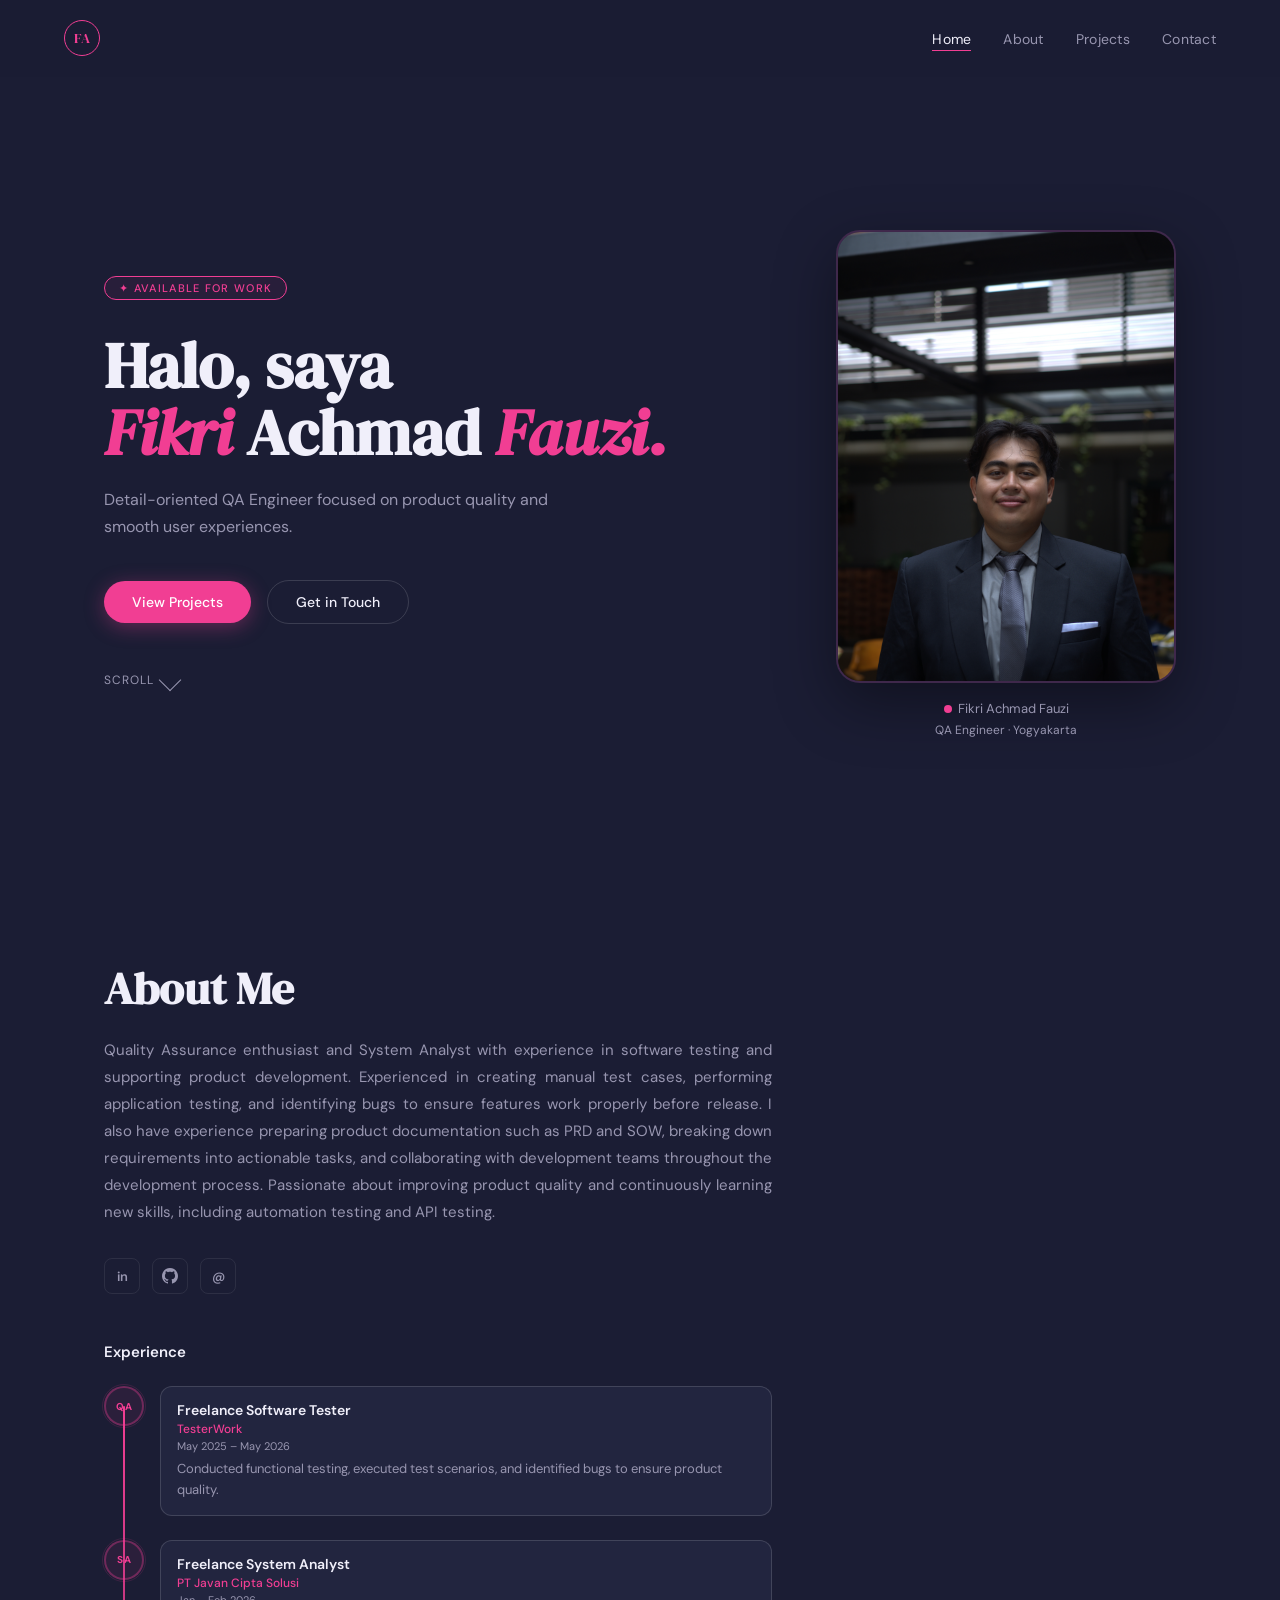
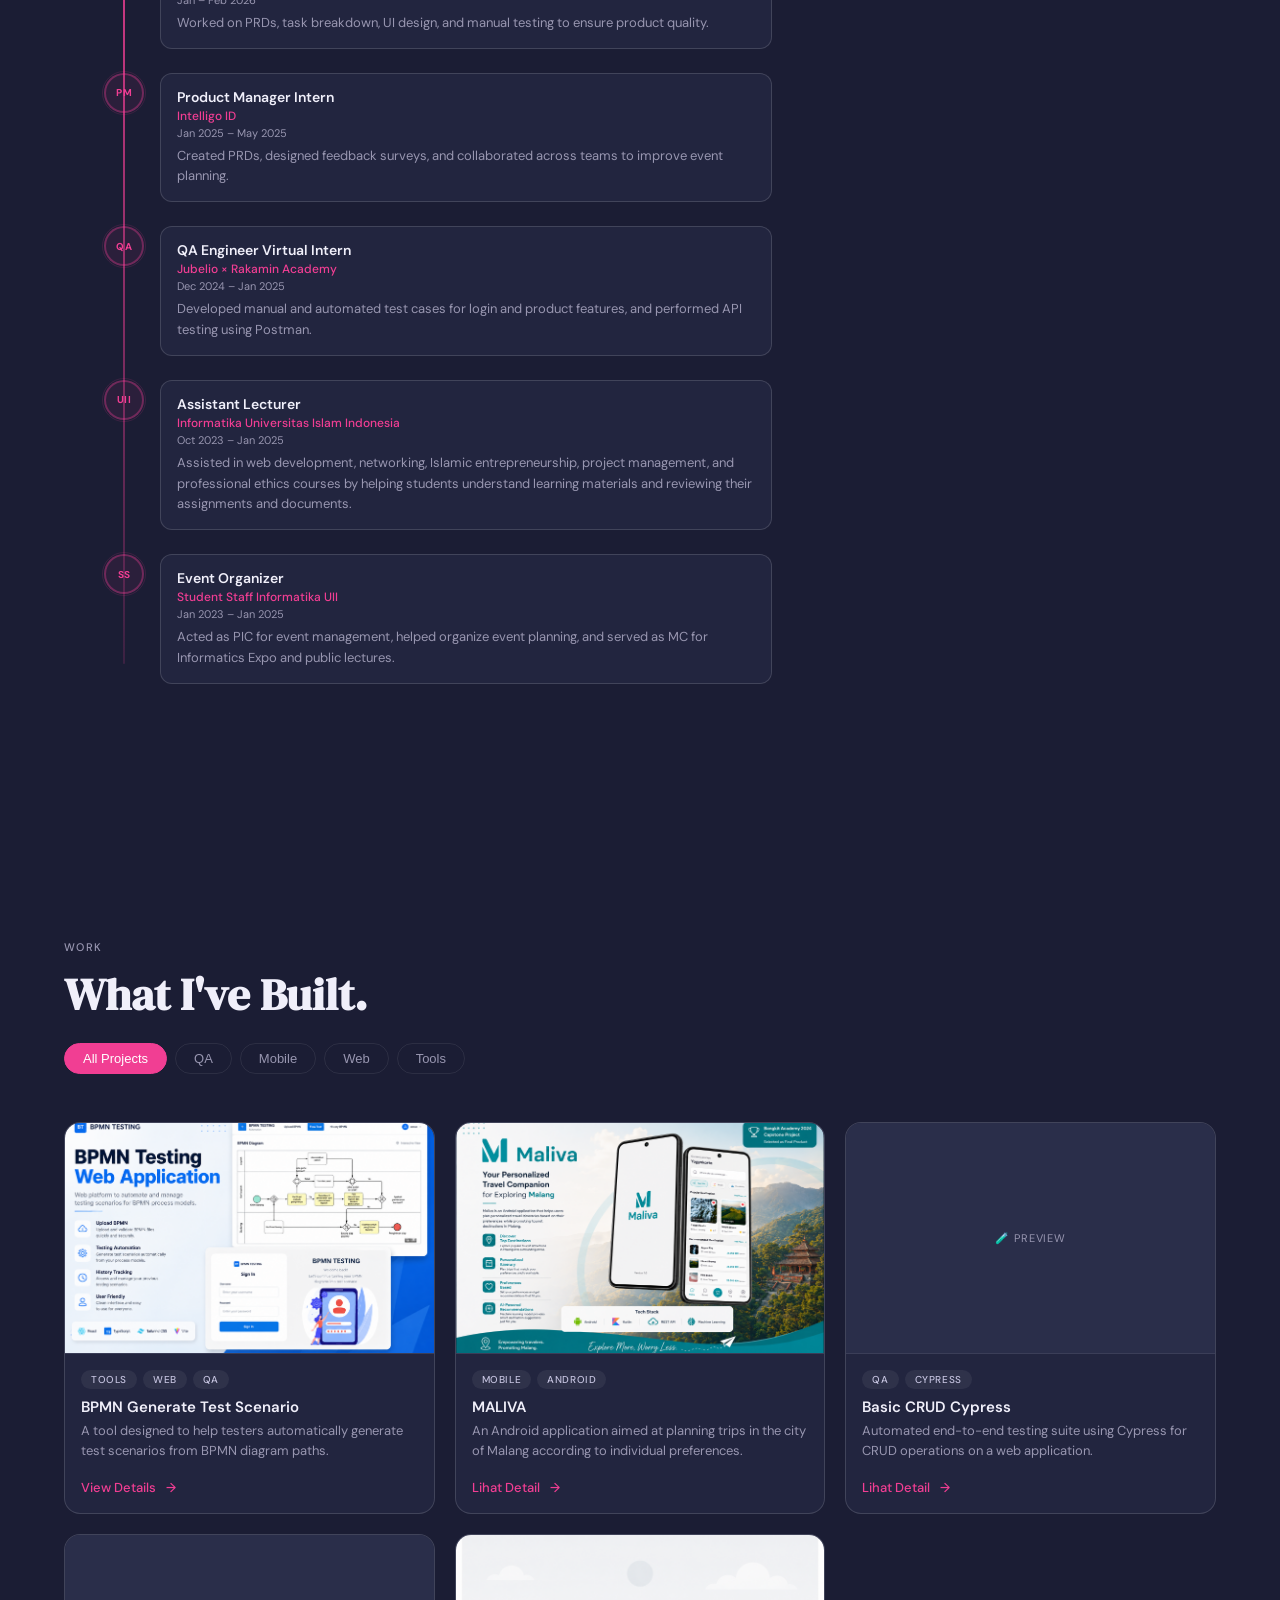
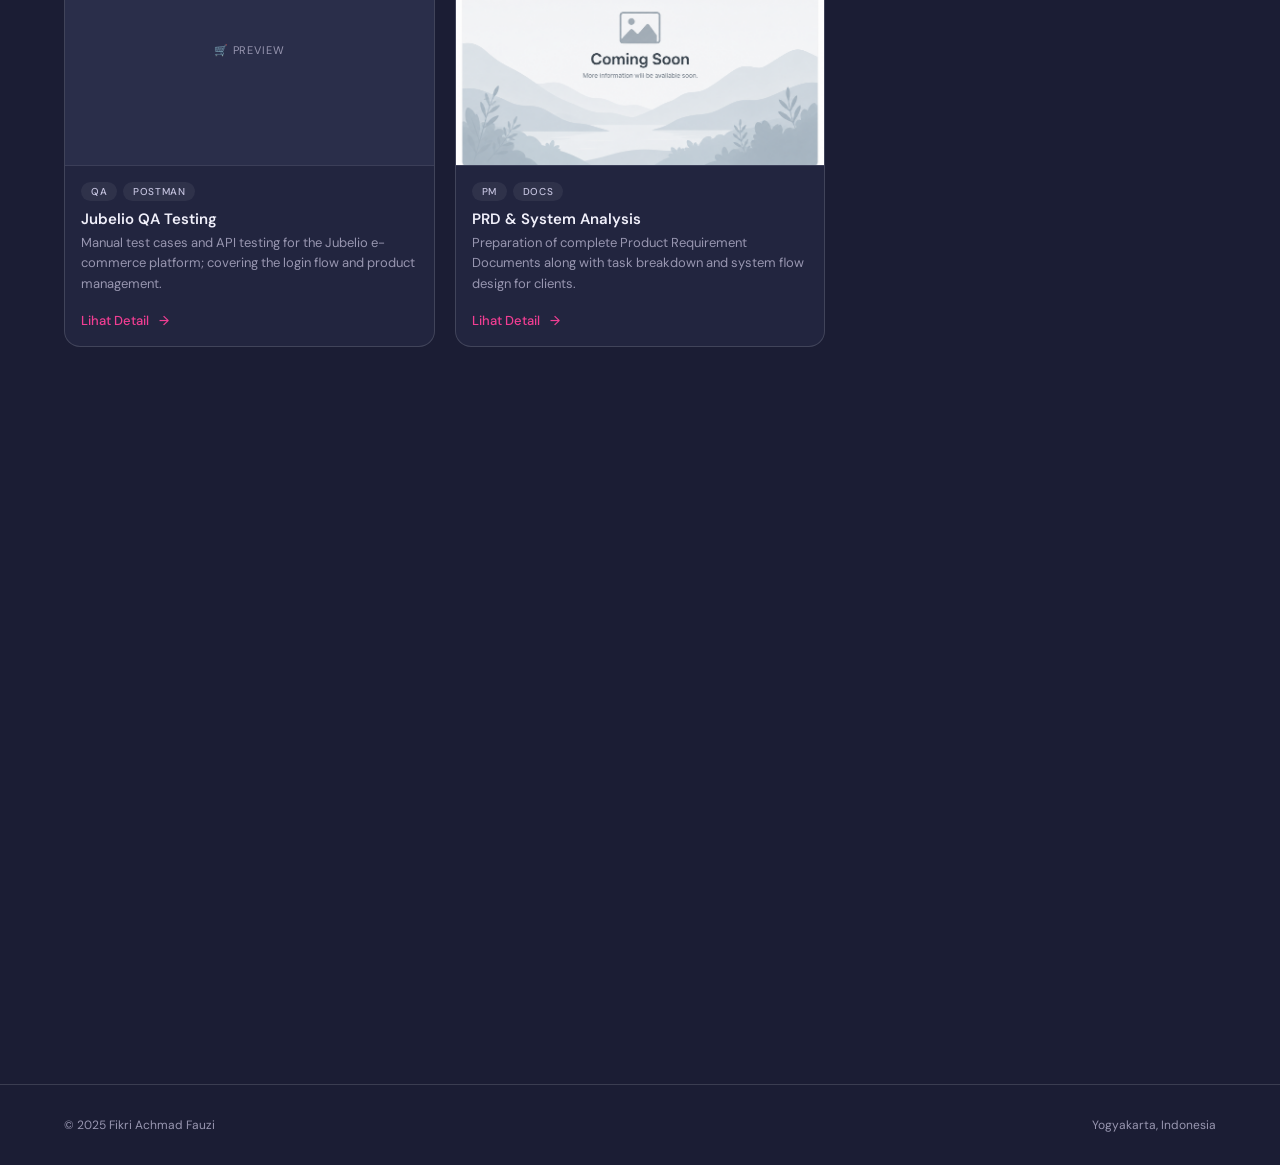
==== commit ce221d98: "add fit project" ====
--- a/index.html
+++ b/index.html
@@ -1,339 +1,381 @@
 <!DOCTYPE html>
 <html lang="id">
+
 <head>
-<meta charset="UTF-8"/>
-<meta name="viewport" content="width=device-width, initial-scale=1.0"/>
-<title>Fikri Achmad Fauzi — Portfolio</title>
-<link rel="preconnect" href="https://fonts.googleapis.com"/>
-<link rel="preconnect" href="https://fonts.gstatic.com" crossorigin/>
-<link href="https://fonts.googleapis.com/css2?family=DM+Serif+Display:ital@0;1&family=DM+Sans:wght@300;400;500;600&display=swap" rel="stylesheet"/>
-<link rel="stylesheet" href="css/style.css"/>
+  <meta charset="UTF-8" />
+  <meta name="viewport" content="width=device-width, initial-scale=1.0" />
+  <title>Fikri Achmad Fauzi — Portfolio</title>
+  <link rel="preconnect" href="https://fonts.googleapis.com" />
+  <link rel="preconnect" href="https://fonts.gstatic.com" crossorigin />
+  <link
+    href="https://fonts.googleapis.com/css2?family=DM+Serif+Display:ital@0;1&family=DM+Sans:wght@300;400;500;600&display=swap"
+    rel="stylesheet" />
+  <link rel="stylesheet" href="css/style.css" />
 </head>
+
 <body>
 
-<!-- NAV -->
-<nav id="navbar">
-  <a href="#home" class="nav-logo">FA</a>
-  <ul class="nav-links">
-    <li><a href="#home" class="active">Home</a></li>
-    <li><a href="#about">About</a></li>
-    <li><a href="#projects">Projects</a></li>
-    <li><a href="#contact">Contact</a></li>
-  </ul>
-</nav>
-
-<!-- MAIN WRAPPER -->
-<div id="main-wrapper">
-  <div id="main-content">
-
-    <!-- 1. HOME -->
-    <section id="home">
-      <div class="reveal">
-        <span class="home-tag">✦ Available for work</span>
-        <h1 class="home-title">Halo, saya<br><em>Fikri</em> Achmad <em>Fauzi.</em></h1>
-        <p class="home-sub">Detail-oriented QA Engineer focused on product quality and smooth user experiences.</p>
-        <div>
-          <a href="#projects" class="btn-primary">View Projects</a>
-          <a href="#contact" class="btn-outline">Get in Touch</a>
-        </div>
-        <div class="home-scroll-hint" id="scrollHint">
-          <span>scroll</span>
-          <div class="scroll-arrow"></div>
-        </div>
-      </div>
-    </section>
-
-    <!-- 2. ABOUT -->
-    <section id="about">
-      <div class="about-left">
-        <h2 class="section-title reveal">About Me</h2>
-        <p class="about-bio reveal">Quality Assurance enthusiast and System Analyst with experience in software testing and supporting product development. Experienced in creating manual test cases, performing application testing, and identifying bugs to ensure features work properly before release. I also have experience preparing product documentation such as PRD and SOW, breaking down requirements into actionable tasks, and collaborating with development teams throughout the development process. Passionate about improving product quality and continuously learning new skills, including automation testing and API testing.</p>
-
-        <div class="about-meta reveal">
-          <div class="meta-row"></div>
-        </div>
-
-        <div class="social-links reveal">
-          <a href="https://www.linkedin.com/in/fikri-achmad-fauzi" target="_blank" class="social-btn" title="LinkedIn">in</a>
-          <a href="https://github.com/Fikriaz" target="_blank" class="social-btn" title="GitHub">
-            <svg xmlns="http://www.w3.org/2000/svg" width="16" height="16" viewBox="0 0 24 24" fill="currentColor">
-              <path d="M12 0C5.37 0 0 5.37 0 12c0 5.3 3.438 9.8 8.205 11.385.6.113.82-.258.82-.577 0-.285-.01-1.04-.015-2.04-3.338.724-4.042-1.61-4.042-1.61-.546-1.385-1.335-1.755-1.335-1.755-1.087-.744.084-.729.084-.729 1.205.084 1.838 1.236 1.838 1.236 1.07 1.835 2.809 1.305 3.495.998.108-.776.417-1.305.76-1.605-2.665-.3-5.466-1.332-5.466-5.93 0-1.31.465-2.38 1.235-3.22-.135-.303-.54-1.523.105-3.176 0 0 1.005-.322 3.3 1.23.96-.267 1.98-.399 3-.405 1.02.006 2.04.138 3 .405 2.28-1.552 3.285-1.23 3.285-1.23.645 1.653.24 2.873.12 3.176.765.84 1.23 1.91 1.23 3.22 0 4.61-2.805 5.625-5.475 5.92.42.36.81 1.096.81 2.22 0 1.606-.015 2.896-.015 3.286 0 .315.21.69.825.57C20.565 21.795 24 17.295 24 12c0-6.63-5.37-12-12-12"/>
-            </svg>
-          </a>
-          <a href="mailto:fikri.achmadfauzi77@gmail.com" class="social-btn" title="Email">@</a>
-        </div>
-
-        <!-- EXPERIENCE TIMELINE -->
-        <div class="exp-section">
-          <p class="exp-title reveal">Experience</p>
-          <div class="exp-timeline">
-
-            <div class="exp-item reveal">
-              <div class="exp-left">
-                <div class="exp-dot-ring"><span class="exp-abbr">QA</span></div>
-              </div>
-              <div class="exp-card-body">
-                <div class="exp-role">Freelance Software Tester</div>
-                <div class="exp-company">TesterWork</div>
-                <div class="exp-period">May 2025 – May 2026</div>
-                <div class="exp-desc">Conducted functional testing, executed test scenarios, and identified bugs to ensure product quality.</div>
-              </div>
-            </div>
-
-            <div class="exp-item reveal">
-              <div class="exp-left">
-                <div class="exp-dot-ring"><span class="exp-abbr">SA</span></div>
-              </div>
-              <div class="exp-card-body">
-                <div class="exp-role">Freelance System Analyst</div>
-                <div class="exp-company">PT Javan Cipta Solusi</div>
-                <div class="exp-period">Jan – Feb 2026</div>
-                <div class="exp-desc">Worked on PRDs, task breakdown, UI design, and manual testing to ensure product quality.</div>
-              </div>
-            </div>
-
-            <div class="exp-item reveal">
-              <div class="exp-left">
-                <div class="exp-dot-ring"><span class="exp-abbr">PM</span></div>
-              </div>
-              <div class="exp-card-body">
-                <div class="exp-role">Product Manager Intern</div>
-                <div class="exp-company">Intelligo ID</div>
-                <div class="exp-period">Jan 2025 – May 2025</div>
-                <div class="exp-desc">Created PRDs, designed feedback surveys, and collaborated across teams to improve event planning.</div>
-              </div>
-            </div>
-
-            <div class="exp-item reveal">
-              <div class="exp-left">
-                <div class="exp-dot-ring"><span class="exp-abbr">QA</span></div>
-              </div>
-              <div class="exp-card-body">
-                <div class="exp-role">QA Engineer Virtual Intern</div>
-                <div class="exp-company">Jubelio × Rakamin Academy</div>
-                <div class="exp-period">Dec 2024 – Jan 2025</div>
-                <div class="exp-desc">Developed manual and automated test cases for login and product features, and performed API testing using Postman.</div>
-              </div>
-            </div>
-
-            <div class="exp-item reveal">
-              <div class="exp-left">
-                <div class="exp-dot-ring"><span class="exp-abbr">UII</span></div>
-              </div>
-              <div class="exp-card-body">
-                <div class="exp-role">Assistant Lecturer</div>
-                <div class="exp-company">Informatika Universitas Islam Indonesia</div>
-                <div class="exp-period">Oct 2023 – Jan 2025</div>
-                <div class="exp-desc">Assisted in web development, networking, Islamic entrepreneurship, project management, and professional ethics courses by helping students understand learning materials and reviewing their assignments and documents.</div>
-              </div>
-            </div>
-
-            <div class="exp-item reveal">
-              <div class="exp-left">
-                <div class="exp-dot-ring"><span class="exp-abbr">SS</span></div>
-              </div>
-              <div class="exp-card-body">
-                <div class="exp-role">Event Organizer</div>
-                <div class="exp-company">Student Staff Informatika UII</div>
-                <div class="exp-period">Jan 2023 – Jan 2025</div>
-                <div class="exp-desc">Acted as PIC for event management, helped organize event planning, and served as MC for Informatics Expo and public lectures.</div>
-              </div>
-            </div>
-
-          </div>
-        </div>
-      </div>
-    </section>
-
-  </div><!-- /main-content -->
-
-  <!-- STICKY PHOTO COLUMN -->
-  <div id="sticky-photo">
-  
-    <div class="sticky-frame" id="stickyFrame">
-      <img src="images/image_profil.jpg" alt="Fikri"
-           style="width:100%;height:100%;object-fit:cover;object-position:center top;">
-    </div>
-    <p class="sticky-caption" id="stickyCaption">
-      <span class="sticky-dot"></span>Fikri Achmad Fauzi<br>
-      <span style="color:var(--muted);font-size:12px">QA Engineer · Yogyakarta</span>
+  <!-- NAV -->
+  <nav id="navbar">
+    <a href="#home" class="nav-logo">FA</a>
+    <ul class="nav-links">
+      <li><a href="#home" class="active">Home</a></li>
+      <li><a href="#about">About</a></li>
+      <li><a href="#projects">Projects</a></li>
+      <li><a href="#contact">Contact</a></li>
+    </ul>
+  </nav>
+
+  <!-- MAIN WRAPPER -->
+  <div id="main-wrapper">
+    <div id="main-content">
+
+      <!-- 1. HOME -->
+      <section id="home">
+        <div class="reveal">
+          <span class="home-tag">✦ Available for work</span>
+          <h1 class="home-title">Halo, saya<br><em>Fikri</em> Achmad <em>Fauzi.</em></h1>
+          <p class="home-sub">Detail-oriented QA Engineer focused on product quality and smooth user experiences.</p>
+          <div>
+            <a href="#projects" class="btn-primary">View Projects</a>
+            <a href="#contact" class="btn-outline">Get in Touch</a>
+          </div>
+          <div class="home-scroll-hint" id="scrollHint">
+            <span>scroll</span>
+            <div class="scroll-arrow"></div>
+          </div>
+        </div>
+      </section>
+
+      <!-- 2. ABOUT -->
+      <section id="about">
+        <div class="about-left">
+          <h2 class="section-title reveal">About Me</h2>
+          <p class="about-bio reveal">Quality Assurance enthusiast and System Analyst with experience in software
+            testing and supporting product development. Experienced in creating manual test cases, performing
+            application testing, and identifying bugs to ensure features work properly before release. I also have
+            experience preparing product documentation such as PRD and SOW, breaking down requirements into actionable
+            tasks, and collaborating with development teams throughout the development process. Passionate about
+            improving product quality and continuously learning new skills, including automation testing and API
+            testing.</p>
+
+          <div class="about-meta reveal">
+            <div class="meta-row"></div>
+          </div>
+
+          <div class="social-links reveal">
+            <a href="https://www.linkedin.com/in/fikri-achmad-fauzi" target="_blank" class="social-btn"
+              title="LinkedIn">in</a>
+            <a href="https://github.com/Fikriaz" target="_blank" class="social-btn" title="GitHub">
+              <svg xmlns="http://www.w3.org/2000/svg" width="16" height="16" viewBox="0 0 24 24" fill="currentColor">
+                <path
+                  d="M12 0C5.37 0 0 5.37 0 12c0 5.3 3.438 9.8 8.205 11.385.6.113.82-.258.82-.577 0-.285-.01-1.04-.015-2.04-3.338.724-4.042-1.61-4.042-1.61-.546-1.385-1.335-1.755-1.335-1.755-1.087-.744.084-.729.084-.729 1.205.084 1.838 1.236 1.838 1.236 1.07 1.835 2.809 1.305 3.495.998.108-.776.417-1.305.76-1.605-2.665-.3-5.466-1.332-5.466-5.93 0-1.31.465-2.38 1.235-3.22-.135-.303-.54-1.523.105-3.176 0 0 1.005-.322 3.3 1.23.96-.267 1.98-.399 3-.405 1.02.006 2.04.138 3 .405 2.28-1.552 3.285-1.23 3.285-1.23.645 1.653.24 2.873.12 3.176.765.84 1.23 1.91 1.23 3.22 0 4.61-2.805 5.625-5.475 5.92.42.36.81 1.096.81 2.22 0 1.606-.015 2.896-.015 3.286 0 .315.21.69.825.57C20.565 21.795 24 17.295 24 12c0-6.63-5.37-12-12-12" />
+              </svg>
+            </a>
+            <a href="mailto:fikri.achmadfauzi77@gmail.com" class="social-btn" title="Email">@</a>
+          </div>
+
+          <!-- EXPERIENCE TIMELINE -->
+          <div class="exp-section">
+            <p class="exp-title reveal">Experience</p>
+            <div class="exp-timeline">
+
+              <div class="exp-item reveal">
+                <div class="exp-left">
+                  <div class="exp-dot-ring"><span class="exp-abbr">QA</span></div>
+                </div>
+                <div class="exp-card-body">
+                  <div class="exp-role">Freelance Software Tester</div>
+                  <div class="exp-company">TesterWork</div>
+                  <div class="exp-period">May 2025 – May 2026</div>
+                  <div class="exp-desc">Conducted functional testing, executed test scenarios, and identified bugs to
+                    ensure product quality.</div>
+                </div>
+              </div>
+
+              <div class="exp-item reveal">
+                <div class="exp-left">
+                  <div class="exp-dot-ring"><span class="exp-abbr">SA</span></div>
+                </div>
+                <div class="exp-card-body">
+                  <div class="exp-role">Freelance System Analyst</div>
+                  <div class="exp-company">PT Javan Cipta Solusi</div>
+                  <div class="exp-period">Jan – Feb 2026</div>
+                  <div class="exp-desc">Worked on PRDs, task breakdown, UI design, and manual testing to ensure product
+                    quality.</div>
+                </div>
+              </div>
+
+              <div class="exp-item reveal">
+                <div class="exp-left">
+                  <div class="exp-dot-ring"><span class="exp-abbr">PM</span></div>
+                </div>
+                <div class="exp-card-body">
+                  <div class="exp-role">Product Manager Intern</div>
+                  <div class="exp-company">Intelligo ID</div>
+                  <div class="exp-period">Jan 2025 – May 2025</div>
+                  <div class="exp-desc">Created PRDs, designed feedback surveys, and collaborated across teams to
+                    improve event planning.</div>
+                </div>
+              </div>
+
+              <div class="exp-item reveal">
+                <div class="exp-left">
+                  <div class="exp-dot-ring"><span class="exp-abbr">QA</span></div>
+                </div>
+                <div class="exp-card-body">
+                  <div class="exp-role">QA Engineer Virtual Intern</div>
+                  <div class="exp-company">Jubelio × Rakamin Academy</div>
+                  <div class="exp-period">Dec 2024 – Jan 2025</div>
+                  <div class="exp-desc">Developed manual and automated test cases for login and product features, and
+                    performed API testing using Postman.</div>
+                </div>
+              </div>
+
+              <div class="exp-item reveal">
+                <div class="exp-left">
+                  <div class="exp-dot-ring"><span class="exp-abbr">UII</span></div>
+                </div>
+                <div class="exp-card-body">
+                  <div class="exp-role">Assistant Lecturer</div>
+                  <div class="exp-company">Informatika Universitas Islam Indonesia</div>
+                  <div class="exp-period">Oct 2023 – Jan 2025</div>
+                  <div class="exp-desc">Assisted in web development, networking, Islamic entrepreneurship, project
+                    management, and professional ethics courses by helping students understand learning materials and
+                    reviewing their assignments and documents.</div>
+                </div>
+              </div>
+
+              <div class="exp-item reveal">
+                <div class="exp-left">
+                  <div class="exp-dot-ring"><span class="exp-abbr">SS</span></div>
+                </div>
+                <div class="exp-card-body">
+                  <div class="exp-role">Event Organizer</div>
+                  <div class="exp-company">Student Staff Informatika UII</div>
+                  <div class="exp-period">Jan 2023 – Jan 2025</div>
+                  <div class="exp-desc">Acted as PIC for event management, helped organize event planning, and served as
+                    MC for Informatics Expo and public lectures.</div>
+                </div>
+              </div>
+
+            </div>
+          </div>
+        </div>
+      </section>
+
+    </div><!-- /main-content -->
+
+    <!-- STICKY PHOTO COLUMN -->
+    <div id="sticky-photo">
+
+      <div class="sticky-frame" id="stickyFrame">
+        <img src="images/image_profil.jpg" alt="Fikri"
+          style="width:100%;height:100%;object-fit:cover;object-position:center top;">
+      </div>
+      <p class="sticky-caption" id="stickyCaption">
+        <span class="sticky-dot"></span>Fikri Achmad Fauzi<br>
+        <span style="color:var(--muted);font-size:12px">QA Engineer · Yogyakarta</span>
+      </p>
+    </div>
+
+  </div><!-- /main-wrapper -->
+
+  <!-- 3. PROJECTS -->
+  <section id="projects">
+    <div class="projects-header">
+      <p class="section-label reveal">Work</p>
+      <h2 class="section-title reveal">What I've Built.</h2>
+      <div class="filter-bar reveal">
+        <button class="filter-btn active" data-filter="all">All Projects</button>
+        <button class="filter-btn" data-filter="qa">QA</button>
+        <button class="filter-btn" data-filter="mobile">Mobile</button>
+        <button class="filter-btn" data-filter="web">Web</button>
+        <button class="filter-btn" data-filter="tools">Tools</button>
+      </div>
+    </div>
+
+    <div class="projects-grid" id="projects-grid">
+
+      <div class="project-card reveal" data-cat="tools web qa" data-project="bpmn">
+        <div class="project-thumb">🔧 Preview</div>
+        <!-- 📸 Kalau pakai Cara 2: hapus "🔧 Preview", ganti dengan <img src="..."> -->
+        <div class="project-info">
+          <div class="project-tags">
+            <span class="tag">Tools</span>
+            <span class="tag">Web</span>
+            <span class="tag">QA</span>
+          </div>
+          <div class="project-name">BPMN Generate Test Scenario</div>
+          <div class="project-desc">A tool designed to help testers automatically generate test scenarios from BPMN
+            diagram paths.</div>
+          <button class="project-link" onclick="openDetail('bpmn')">View Details<span
+              class="project-link-arrow">→</span></button>
+        </div>
+      </div>
+
+      <div class="project-card reveal" data-cat="mobile" data-project="maliva" style="transition-delay:0.05s">
+        <div class="project-thumb">Preview</div>
+        <!-- 📸 Kalau pakai Cara 2: hapus "📱 Preview", ganti dengan <img src="..."> -->
+        <div class="project-info">
+          <div class="project-tags"><span class="tag">Mobile</span><span class="tag">Android</span></div>
+          <div class="project-name">MALIVA</div>
+          <div class="project-desc">An Android application aimed at planning trips in the city of Malang according to
+            individual preferences.</div>
+          <button class="project-link" onclick="openDetail('maliva')">Lihat Detail<span
+              class="project-link-arrow">→</span></button>
+        </div>
+      </div>
+
+      <div class="project-card reveal" data-cat="qa" data-project="cypress" style="transition-delay:0.1s">
+        <div class="project-thumb">🧪 Preview</div>
+        <!-- 📸 Kalau pakai Cara 2: hapus "🧪 Preview", ganti dengan <img src="..."> -->
+        <div class="project-info">
+          <div class="project-tags"><span class="tag">QA</span><span class="tag">Cypress</span></div>
+          <div class="project-name">Basic CRUD Cypress</div>
+          <div class="project-desc">Automated end-to-end testing suite using Cypress for CRUD operations on a web
+            application.</div>
+          <button class="project-link" onclick="openDetail('cypress')">Lihat Detail<span
+              class="project-link-arrow">→</span></button>
+        </div>
+      </div>
+
+      <div class="project-card reveal" data-cat="qa" data-project="jubelio">
+        <div class="project-thumb">🛒 Preview</div>
+        <!-- 📸 Kalau pakai Cara 2: hapus "🛒 Preview", ganti dengan <img src="..."> -->
+        <div class="project-info">
+          <div class="project-tags"><span class="tag">QA</span><span class="tag">Postman</span></div>
+          <div class="project-name">Jubelio QA Testing</div>
+          <div class="project-desc">Manual test cases and API testing for the Jubelio e-commerce platform; covering the
+            login flow and product management.</div>
+          <button class="project-link" onclick="openDetail('jubelio')">Lihat Detail<span
+              class="project-link-arrow">→</span></button>
+        </div>
+      </div>
+
+
+      <div class="project-card reveal" data-cat="tools" data-project="prd" style="transition-delay:0.1s">
+        <div class="project-thumb">📋 Preview</div>
+        <!-- 📸 Kalau pakai Cara 2: hapus "📋 Preview", ganti dengan <img src="..."> -->
+        <div class="project-info">
+          <div class="project-tags"><span class="tag">PM</span><span class="tag">Docs</span></div>
+          <div class="project-name">PRD & System Analysis</div>
+          <div class="project-desc">Preparation of complete Product Requirement Documents along with task breakdown and
+            system flow design for clients.</div>
+          <button class="project-link" onclick="openDetail('prd')">Lihat Detail<span
+              class="project-link-arrow">→</span></button>
+        </div>
+      </div>
+
+    </div>
+  </section>
+
+  <!-- PROJECT DETAIL OVERLAY -->
+  <div id="detail-overlay">
+    <div class="detail-panel">
+      <button class="detail-back" onclick="closeDetail()">← Back to Projects</button>
+      <div class="detail-grid">
+        <div class="detail-images">
+
+          <div class="detail-img" id="detail-main-img">Main Preview</div>
+          <div class="detail-thumbs">
+            <div class="detail-thumb">Screen 1</div>
+            <div class="detail-thumb">Screen 2</div>
+            <div class="detail-thumb">Screen 3</div>
+          </div>
+        </div>
+        <div class="detail-right">
+          <h2 class="detail-title" id="detail-title">Project Title</h2>
+
+          <div class="detail-block">
+            <div class="detail-block-header">
+              <span class="detail-icon"></span>
+              <span class="detail-block-title">Problem</span>
+            </div>
+            <p class="detail-block-text" id="detail-problem">—</p>
+          </div>
+
+          <div class="detail-block">
+            <div class="detail-block-header">
+              <span class="detail-icon"></span>
+              <span class="detail-block-title">Solution</span>
+            </div>
+            <p class="detail-block-text" id="detail-solution">—</p>
+          </div>
+
+          <div class="detail-block">
+            <div class="detail-block-header">
+              <span class="detail-icon"></span>
+              <span class="detail-block-title">What i Do</span>
+            </div>
+            <p class="detail-block-text" id="detail-role">—</p>
+          </div>
+
+          <div class="detail-block">
+            <div class="detail-block-header">
+              <span class="detail-icon"></span>
+              <span class="detail-block-title">Impact</span>
+            </div>
+            <p class="detail-block-text" id="detail-impact">—</p>
+          </div>
+
+          <div class="detail-stack">
+            <div class="stack-label">Tech Stack</div>
+            <div class="stack-tags" id="detail-stack"></div>
+          </div>
+        </div>
+      </div>
+    </div>
+  </div>
+
+  <!-- 4. CONTACT -->
+  <section id="contact">
+    <h2 class="contact-big reveal">
+      Let’s collaborate on your next project.
+    </h2>
+
+    <p class="contact-sub reveal">
+      I am available for professional opportunities, collaborations, and discussions related to software development,
+      quality assurance, and product testing.
     </p>
-  </div>
-
-</div><!-- /main-wrapper -->
-
-<!-- 3. PROJECTS -->
-<section id="projects">
-  <div class="projects-header">
-    <p class="section-label reveal">Work</p>
-    <h2 class="section-title reveal">What I've Built.</h2>
-    <div class="filter-bar reveal">
-      <button class="filter-btn active" data-filter="all">All Projects</button>
-      <button class="filter-btn" data-filter="qa">QA</button>
-      <button class="filter-btn" data-filter="mobile">Mobile</button>
-      <button class="filter-btn" data-filter="web">Web</button>
-      <button class="filter-btn" data-filter="tools">Tools</button>
-    </div>
-  </div>
-
-  <div class="projects-grid" id="projects-grid"> 
-
-    <div class="project-card reveal" data-cat="tools web qa" data-project="bpmn">
-      <div class="project-thumb">🔧 Preview</div>
-      <!-- 📸 Kalau pakai Cara 2: hapus "🔧 Preview", ganti dengan <img src="..."> -->
-      <div class="project-info">
-        <div class="project-tags">
-          <span class="tag">Tools</span>
-          <span class="tag">Web</span>
-          <span class="tag">QA</span>
-        </div>
-        <div class="project-name">BPMN Generate Test Scenario</div>
-        <div class="project-desc">A tool designed to help testers automatically generate test scenarios from BPMN diagram paths.</div>
-        <button class="project-link" onclick="openDetail('bpmn')">View Details<span class="project-link-arrow">→</span></button>
-      </div>
-    </div>
-
-    <div class="project-card reveal" data-cat="mobile" data-project="maliva" style="transition-delay:0.05s">
-      <div class="project-thumb">Preview</div>
-      <!-- 📸 Kalau pakai Cara 2: hapus "📱 Preview", ganti dengan <img src="..."> -->
-      <div class="project-info">
-        <div class="project-tags"><span class="tag">Mobile</span><span class="tag">Android</span></div>
-        <div class="project-name">MALIVA</div>
-        <div class="project-desc">Aplikasi Android yang mengintegrasikan REST API dan model machine learning untuk pengalaman user yang seamless.</div>
-        <button class="project-link" onclick="openDetail('maliva')">Lihat Detail<span class="project-link-arrow">→</span></button>
-      </div>
-    </div>
-
-    <div class="project-card reveal" data-cat="qa" data-project="cypress" style="transition-delay:0.1s">
-      <div class="project-thumb">🧪 Preview</div>
-      <!-- 📸 Kalau pakai Cara 2: hapus "🧪 Preview", ganti dengan <img src="..."> -->
-      <div class="project-info">
-        <div class="project-tags"><span class="tag">QA</span><span class="tag">Cypress</span></div>
-        <div class="project-name">Basic CRUD Cypress</div>
-        <div class="project-desc">Automated end-to-end testing suite menggunakan Cypress untuk operasi CRUD pada web application.</div>
-        <button class="project-link" onclick="openDetail('cypress')">Lihat Detail<span class="project-link-arrow">→</span></button>
-      </div>
-    </div>
-
-    <div class="project-card reveal" data-cat="qa" data-project="jubelio">
-      <div class="project-thumb">🛒 Preview</div>
-      <!-- 📸 Kalau pakai Cara 2: hapus "🛒 Preview", ganti dengan <img src="..."> -->
-      <div class="project-info">
-        <div class="project-tags"><span class="tag">QA</span><span class="tag">Postman</span></div>
-        <div class="project-name">Jubelio QA Testing</div>
-        <div class="project-desc">Manual test cases dan API testing untuk platform e-commerce Jubelio; mencakup login flow dan product management.</div>
-        <button class="project-link" onclick="openDetail('jubelio')">Lihat Detail<span class="project-link-arrow">→</span></button>
-      </div>
-    </div>
-
-
-    <div class="project-card reveal" data-cat="tools" data-project="prd" style="transition-delay:0.1s">
-      <div class="project-thumb">📋 Preview</div>
-      <!-- 📸 Kalau pakai Cara 2: hapus "📋 Preview", ganti dengan <img src="..."> -->
-      <div class="project-info">
-        <div class="project-tags"><span class="tag">PM</span><span class="tag">Docs</span></div>
-        <div class="project-name">PRD & System Analysis</div>
-        <div class="project-desc">Preparation of complete Product Requirement Documents along with task breakdown and system flow design for clients.</div>
-        <button class="project-link" onclick="openDetail('prd')">Lihat Detail<span class="project-link-arrow">→</span></button>
-      </div>
-    </div>
-
-  </div>
-</section>
-
-<!-- PROJECT DETAIL OVERLAY -->
-<div id="detail-overlay">
-  <div class="detail-panel">
-    <button class="detail-back" onclick="closeDetail()">← Back to Projects</button>
-    <div class="detail-grid">
-      <div class="detail-images">
-        
-        <div class="detail-img" id="detail-main-img">Main Preview</div>
-        <div class="detail-thumbs">
-          <div class="detail-thumb">Screen 1</div>
-          <div class="detail-thumb">Screen 2</div>
-          <div class="detail-thumb">Screen 3</div>
-        </div>
-      </div>
-      <div class="detail-right">
-        <h2 class="detail-title" id="detail-title">Project Title</h2>
-
-        <div class="detail-block">
-          <div class="detail-block-header">
-            <span class="detail-icon"></span>
-            <span class="detail-block-title">Problem</span>
-          </div>
-          <p class="detail-block-text" id="detail-problem">—</p>
-        </div>
-
-        <div class="detail-block">
-          <div class="detail-block-header">
-            <span class="detail-icon"></span>
-            <span class="detail-block-title">Solution</span>
-          </div>
-          <p class="detail-block-text" id="detail-solution">—</p>
-        </div>
-
-        <div class="detail-block">
-          <div class="detail-block-header">
-            <span class="detail-icon"></span>
-            <span class="detail-block-title">What i Do</span>
-          </div>
-          <p class="detail-block-text" id="detail-role">—</p>
-        </div>
-
-        <div class="detail-block">
-          <div class="detail-block-header">
-            <span class="detail-icon"></span>
-            <span class="detail-block-title">Impact</span>
-          </div>
-          <p class="detail-block-text" id="detail-impact">—</p>
-        </div>
-
-        <div class="detail-stack">
-          <div class="stack-label">Tech Stack</div>
-          <div class="stack-tags" id="detail-stack"></div>
-        </div>
-      </div>
-    </div>
-  </div>
-</div>
-
-<!-- 4. CONTACT -->
-<section id="contact">
- <h2 class="contact-big reveal">
-    Let’s collaborate on your next project.
-  </h2>
-
-  <p class="contact-sub reveal">
-    I am available for professional opportunities, collaborations, and discussions related to software development, quality assurance, and product testing.
-  </p>
-
-  <a href="mailto:fikri.achmadfauzi77@gmail.com" class="contact-email reveal">
-    fikri.achmadfauzi77@gmail.com
-  </a>
-
-  <div class="contact-socials reveal">
-    <a href="https://www.linkedin.com/in/fikri-achmad-fauzi" target="_blank" class="contact-social">
-      LinkedIn
+
+    <a href="mailto:fikri.achmadfauzi77@gmail.com" class="contact-email reveal">
+      fikri.achmadfauzi77@gmail.com
     </a>
 
-    <!-- <a href="https://s.id/Project-Portfolio" target="_blank" class="contact-social">
+    <div class="contact-socials reveal">
+      <a href="https://www.linkedin.com/in/fikri-achmad-fauzi" target="_blank" class="contact-social">
+        LinkedIn
+      </a>
+
+      <!-- <a href="https://s.id/Project-Portfolio" target="_blank" class="contact-social">
       Portfolio
     </a> -->
 
-    <!-- <a href="tel:+6282155884743" class="contact-social">
+      <!-- <a href="tel:+6282155884743" class="contact-social">
      
     </a> -->
+    </div>
+  </section>
+
+  <footer>
+    <span>© 2025 Fikri Achmad Fauzi</span>
+    <span>Yogyakarta, Indonesia</span>
+  </footer>
+
+  <!-- LIGHTBOX -->
+  <div id="lightbox-overlay" onclick="closeLightbox()">
+    <button id="lightbox-close" onclick="closeLightbox()">✕</button>
+    <button id="lightbox-prev" onclick="lightboxNav(-1, event)">‹</button>
+    <button id="lightbox-next" onclick="lightboxNav(1, event)">›</button>
+    <div id="lightbox-img-wrap">
+      <img id="lightbox-img" src="" alt="Full Preview">
+    </div>
+    <div id="lightbox-counter"></div>
   </div>
-</section>
-
-<footer>
-  <span>© 2025 Fikri Achmad Fauzi</span>
-  <span>Yogyakarta, Indonesia</span>
-</footer>
-
-<!-- Script diletakkan di akhir body agar DOM sudah siap -->
-<script src="js/script.js"></script>
+
+  <!-- Script diletakkan di akhir body agar DOM sudah siap -->
+  <script src="js/script.js"></script>
 </body>
+
 </html>
--- a/css/style.css
+++ b/css/style.css
@@ -1,4 +1,4 @@
-/* ============================================================
+﻿/* ============================================================
    style.css — Fikri Achmad Fauzi Portfolio
    ============================================================ */
 
@@ -721,11 +721,14 @@
   letter-spacing: 0.06em;
   text-transform: uppercase;
   overflow: hidden;
+  cursor: zoom-in;
+  position: relative;
 }
 .detail-img img {
   width: 100%;
   height: 100%;
   object-fit: cover;
+  transition: opacity 0.3s ease;
 }
 .detail-thumbs {
   display: grid;
@@ -744,13 +747,22 @@
   color: var(--muted);
   cursor: pointer;
   overflow: hidden;
+  transition: border-color 0.2s, transform 0.2s;
+}
+.detail-thumb:hover {
+  border-color: var(--pink);
+  transform: translateY(-2px);
 }
 .detail-thumb img {
   width: 100%;
   height: 100%;
-  object-fit: cover;
-}
-
+  object-fit: contain;
+  object-position: center;
+  transition: transform 0.3s ease;
+}
+.detail-thumb:hover img {
+  transform: scale(1.03);
+}
 .detail-title {
   font-family: var(--serif);
   font-size: 2rem;
@@ -807,7 +819,6 @@
   border-radius: 8px;
   padding: 5px 14px;
 }
-
 /* ── CONTACT ── */
 #contact {
   padding: 8rem 4rem;
@@ -927,3 +938,105 @@
     padding: 2rem 1.5rem;
   }
 }
+
+/* -- LIGHTBOX -- */
+#lightbox-overlay {
+  display: none;
+  position: fixed;
+  inset: 0;
+  z-index: 999;
+  background: rgba(5, 5, 15, 0.92);
+  backdrop-filter: blur(16px);
+  align-items: center;
+  justify-content: center;
+}
+#lightbox-overlay.open {
+  display: flex;
+  animation: lbFadeIn 0.25s ease;
+}
+@keyframes lbFadeIn {
+  from { opacity: 0; }
+  to   { opacity: 1; }
+}
+#lightbox-img-wrap {
+  max-width: 90vw;
+  max-height: 88vh;
+  display: flex;
+  align-items: center;
+  justify-content: center;
+}
+#lightbox-img-wrap.zoom-in {
+  animation: lbZoomIn 0.3s cubic-bezier(0.16, 1, 0.3, 1);
+}
+@keyframes lbZoomIn {
+  from { transform: scale(0.88); opacity: 0; }
+  to   { transform: scale(1);    opacity: 1; }
+}
+#lightbox-img {
+  max-width: 90vw;
+  max-height: 88vh;
+  object-fit: contain;
+  border-radius: 12px;
+  box-shadow: 0 32px 80px rgba(0, 0, 0, 0.7);
+  user-select: none;
+  transition: opacity 0.2s ease;
+}
+#lightbox-close {
+  position: absolute;
+  top: 20px;
+  right: 24px;
+  background: rgba(255,255,255,0.08);
+  border: 1px solid rgba(255,255,255,0.15);
+  color: #fff;
+  font-size: 20px;
+  width: 40px;
+  height: 40px;
+  border-radius: 50%;
+  cursor: pointer;
+  display: flex;
+  align-items: center;
+  justify-content: center;
+  transition: background 0.2s, transform 0.15s;
+}
+#lightbox-close:hover {
+  background: rgba(241, 62, 147, 0.3);
+  transform: scale(1.1);
+}
+#lightbox-prev,
+#lightbox-next {
+  position: absolute;
+  top: 50%;
+  transform: translateY(-50%);
+  background: rgba(255,255,255,0.08);
+  border: 1px solid rgba(255,255,255,0.15);
+  color: #fff;
+  font-size: 32px;
+  width: 48px;
+  height: 48px;
+  border-radius: 50%;
+  cursor: pointer;
+  display: flex;
+  align-items: center;
+  justify-content: center;
+  transition: background 0.2s;
+}
+#lightbox-prev { left: 20px; }
+#lightbox-next { right: 20px; }
+#lightbox-prev:hover,
+#lightbox-next:hover {
+  background: rgba(241, 62, 147, 0.3);
+}
+#lightbox-counter {
+  position: absolute;
+  bottom: 20px;
+  left: 50%;
+  transform: translateX(-50%);
+  font-size: 13px;
+  color: rgba(255,255,255,0.45);
+  letter-spacing: 0.08em;
+  pointer-events: none;
+}
+.detail-img {
+  cursor: zoom-in;
+  position: relative;
+}
